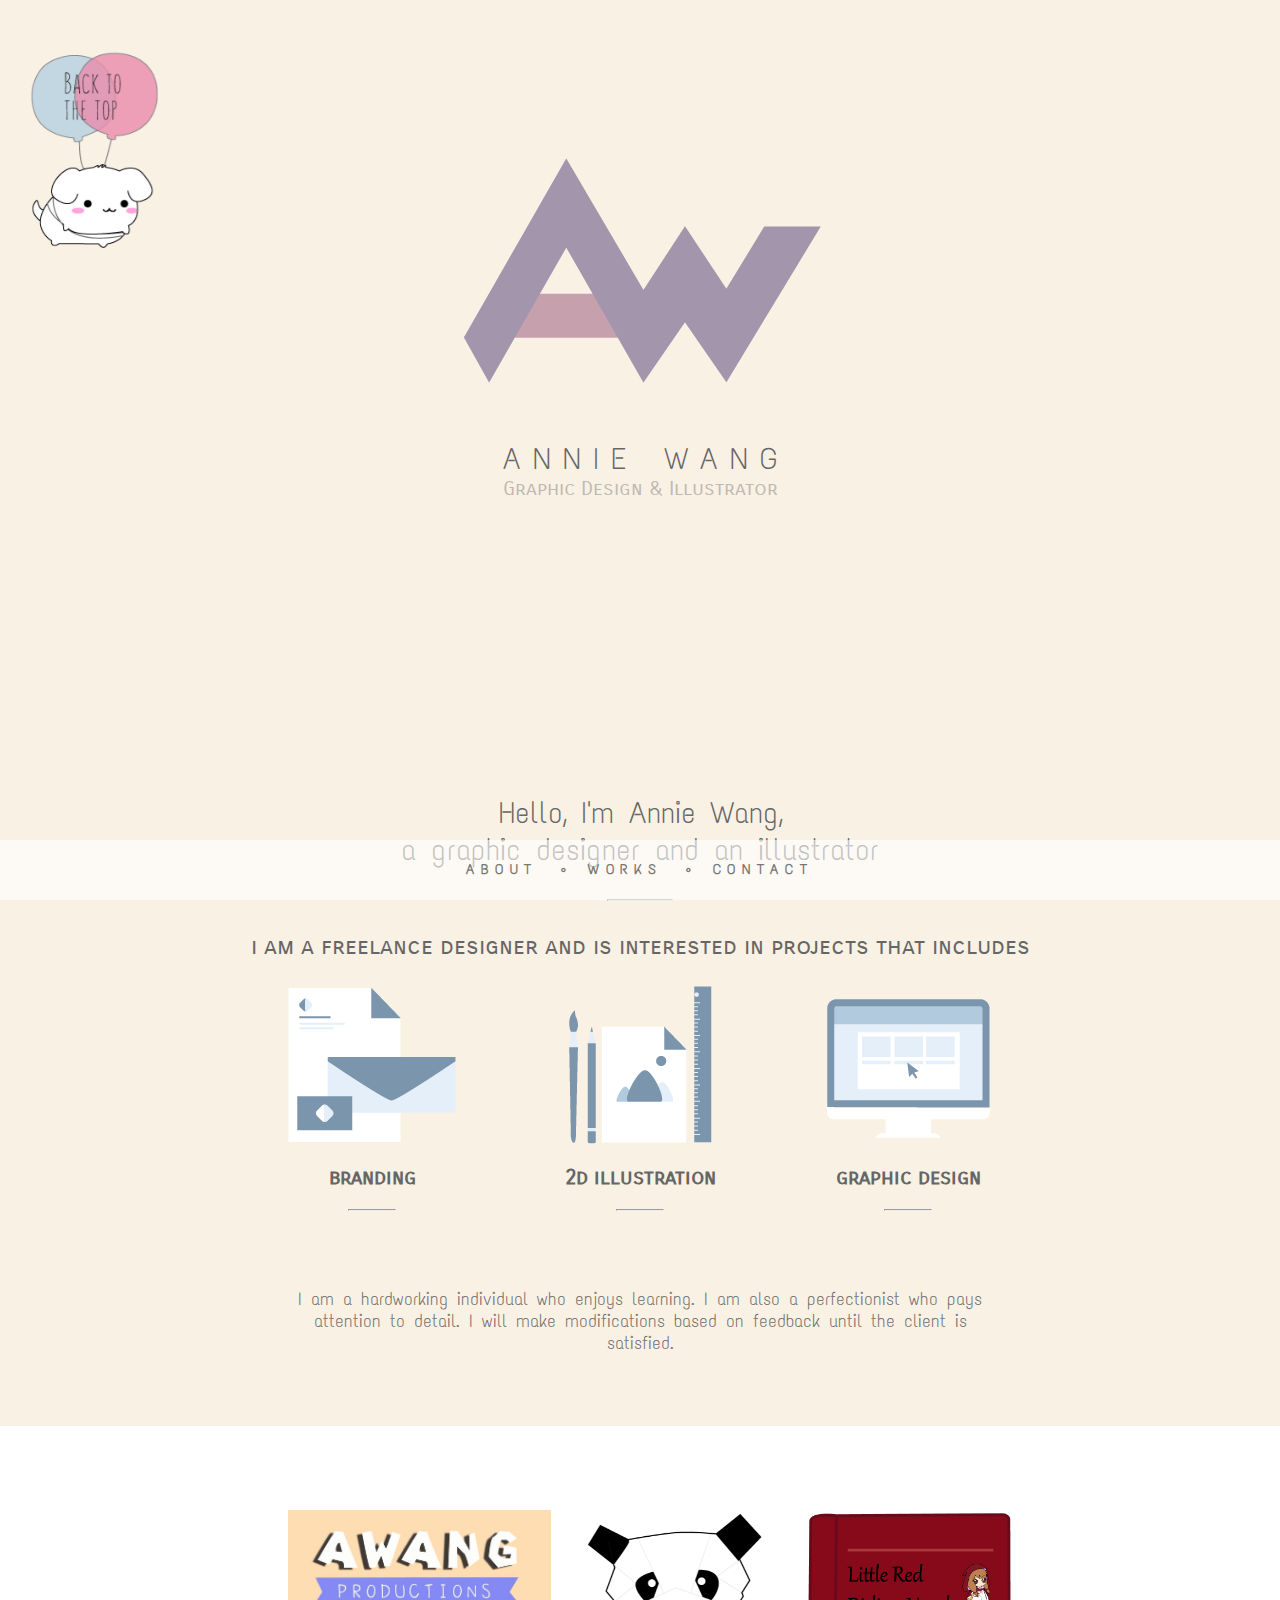
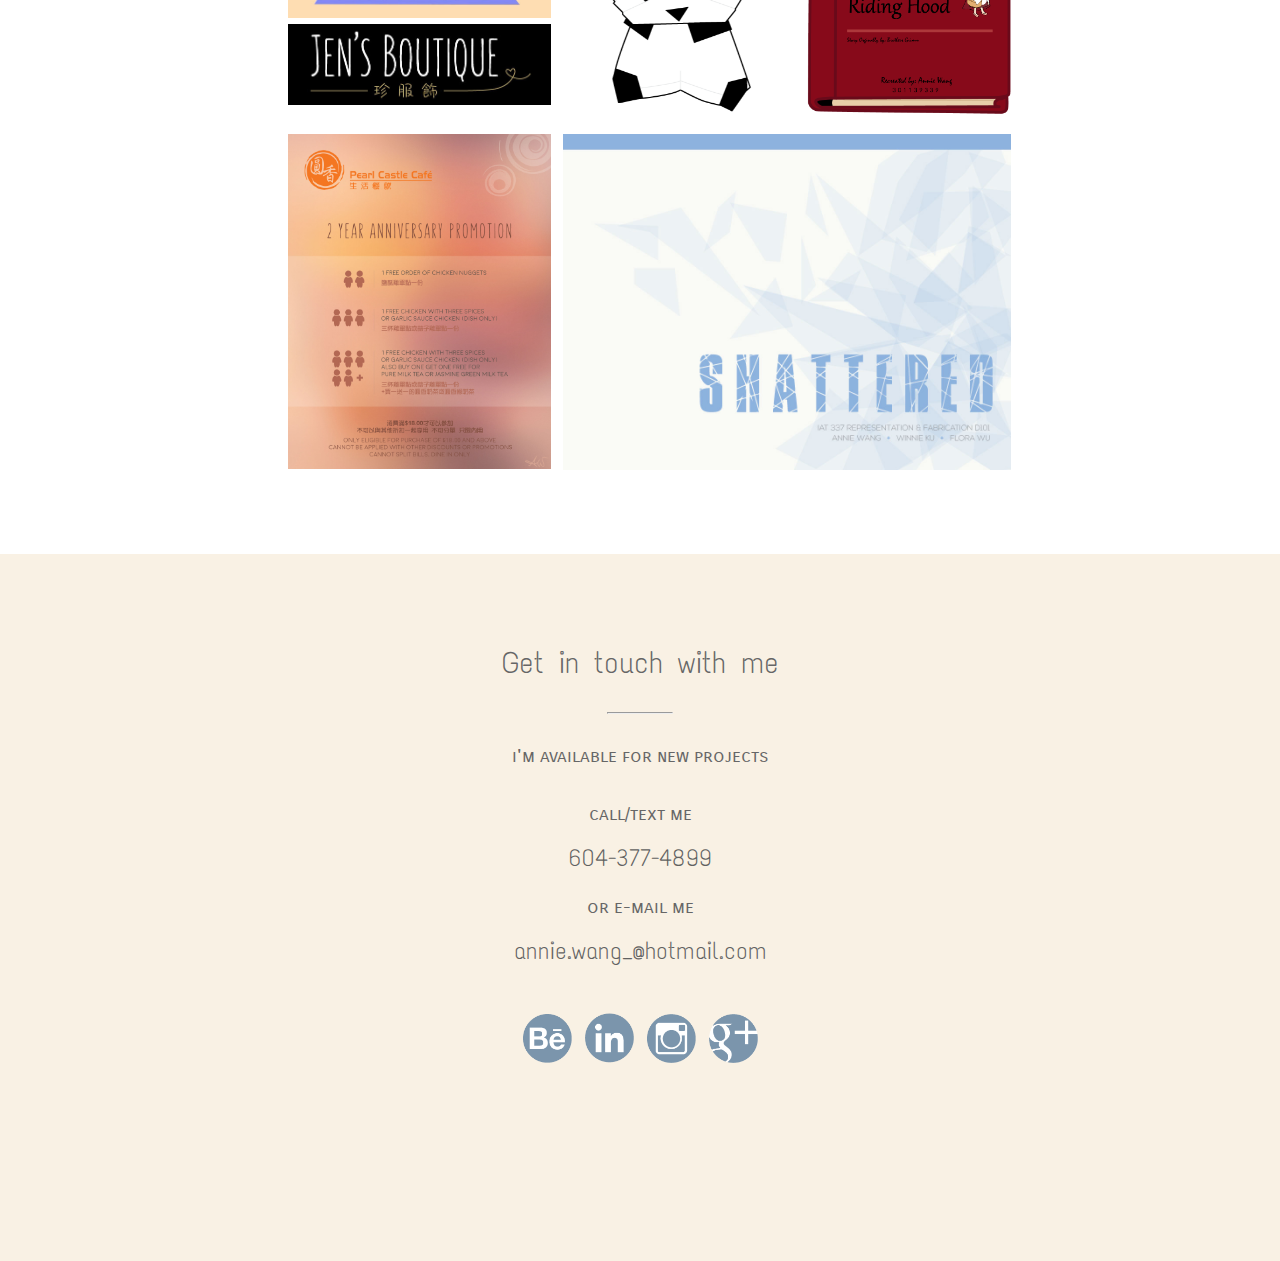
==== index.html @ 19ef2b3d "test" ====
<!DOCTYPE html>
<html>
    <head>
        <title>Annie Wang</title>
        <meta charset="UTF-8">
        <meta name="viewport" content="width=device-width, initial-scale=1.0">
        <link rel="icon" href="img/AWLogo1.png" type="image/x-icon">
        <link href='http://fonts.googleapis.com/css?family=Carrois+Gothic+SC|Text+Me+One' rel='stylesheet' type='text/css'>
        <link rel="stylesheet" type="text/css" href="css/scrollnavi.css">
        <link rel="stylesheet" type="text/css" href="css/animsition.css">
    </head>
    <body>
        <div id="nav">
            <div class="container">
            <ul>
                <li><a href="#about">about</a></li>
                <span class="dot"> • </span> 
                <li><a href="#works">works</a></li>
                <span class="dot"> • </span> 
                <li><a href="#contact">contact</a></li>
            </ul>
            </div>
        </div>
        <div id="backtotop">
        <a href="#home" style="opacity: 1;">
            <img class="backtotop" src="img/BacktoTop.png" alt="back to the top">
        </a>
        </div>

        <a href="#contact">
            <img id="HireMe" src="img/HireMe.png" onmouseover="this.src='img/HireMe2.png'" onmouseout="this.src='img/HireMe.png'" alt="Hire Me!">
        </a>

        <div id="home">
            <img class="logo" src="img/AWLogo.png" alt="AW">
            <h1>annie wang</h1>
            <h4>Graphic Design & Illustrator</h4>
        </div>
    
        <div id="about">
            <h1 class="aboutMe">
                Hello, I'm <strong>Annie Wang</strong>,
            <br>
                a graphic designer and an illustrator
            </h1>
            <hr width="5%">
            <p class="interest">
                i am a freelance designer and is interested in projects that includes
            </p>
            <div class="interestLogos">
                <img src="img/branding.png" alt="Branding">
            <div class="title">
                <h2>branding</h2>
                <hr width="20%">
            </div>
            </div>

            <div class="interestLogos">
                <img src="img/illustration.png" alt="2D Illustration">
            <div class="title">
                <h2>2d illustration</h2>
                <hr width="20%">
            </div>
            </div>

            <div class="interestLogos">
                <img src="img/graphics.png" alt="Graphic Design">
            <div class="title">
                <h2>graphic design</h2>
                <hr width="20%">
            </div>
            </div>

            <p class="details">
                I am a hardworking individual who enjoys learning. I am also a perfectionist who pays attention to detail. I will make modifications based on feedback until the client is satisfied.
            </p>
        </div>

        <div id="works">
            <div class="animsition">
            <div class="column1">
                <div class="sbox1">
                <a href="hungrypup.html" class="animsition-link">
                    <img src="img/pup.jpg" alt="Hungry Pup">
                    <span class="content"><span>
                        <h3>hungry pup</h3>
                        <p>illustration/film</p>
                    </span>
                    </span>
                </a>
                </div>

                <div class="sbox2">
                <a href="jensboutique.html" class="animsition-link">
                    <img src="img/JensBoutique.jpg" alt="Jen's Boutique" />
                    <span class="content"><span>
                        <h3>jen's boutique</h3>
                        <p>branding/web</p>
                    </span>
                    </span>
                </a>
                </div>
            </div>

            <div class="column2">
                <div class="bbox">
                <a href="origami.html" class="animsition-link">
                    <img class="origami" src="img/origami.png" alt="Origami" />
                    <span class="content"><span>
                        <h3>origami</h3>
                        <p>illustration</p>
                    </span>
                    </span>
                </a>
                </div>
            </div>

            <div class="column3">
                <div class="bbox">
                <a href="littlered.html" class="animsition-link">
                    <img class="lilred" src="img/lilred.png" alt="Little Red Riding Hood" />
                    <span class="content"><span>
                        <h3>little red riding hood</h3>
                        <p>illustration</p>
                    </span>
                    </span>
                </a>
                </div>
            </div>

            <div class="row1">
                <div class="bbox">
                <a href="pearlcastle.html" class="animsition-link">
                    <img class="PC" src="img/PC_Promotion.jpg" alt="Pearl Castle" />
                    <span class="content"><span>
                        <h3>pearl castle cafe</h3>
                        <p>branding</p>
                    </span>
                    </span>
                </a>
            </div>
            </div>

            <div class="row2">
                <div class="bbox">
                <a href="shattered.html" class="animsition-link">
                    <img class="shattered" src="img/Shattered.jpg" alt="Shattered" />
                    <span class="content"><span>
                        <h3>shattered</h3>
                        <p>graphic design</p>
                    </span>
                    </span>
                </a>
            </div>
            </div>
        </div>
            <!-- <section class="flexslider">
                <div class="preArrow">
                    <a class="previous disabled" href="#">
                        <img src="img/previous.png" alt="previous"/>
                    </a>
                    </div>
                <div class="nextArrow">
                    <a class="next" href="#">
                        <img src="img/next.png" alt="next"/>
                    </a>
                </div>

                <ul class="slides">
                <li>
                <div class="item">
                <div class="project">
                    <h2>little red riding hood</h2>
                    <hr width="5%">
                    <p> Little Red Riding Hood is an <strong>interactive narrative</strong> with four different endings. The illustrations were created in Adobe Illustrator.</p>
                </div>
                    <img src="img/lilred.png" alt="Little Red Riding Hood" />
                </div>
                </li>
                <li>
                <div class="item">
                <div class="project">
                    <h2>origami</h2>
                    <hr width="5%">
                    <p>There are four different oragamis to learn. I created the illustrations on Adobe Illustrator. It shows every step and some tips on to how to make the origami one chooses.</p>
                </div>
                    <img src="img/origami1.jpg" alt="Origami" />
                    <img src="img/origami2.jpg" alt="Origami" />
                    <img src="img/origami3.jpg" alt="Origami" />
                </div>
                </li>
                <li>
                <div class="item">
                <div class="project">
                    <h2>shattered</h2>
                    <hr width="5%">
                    <p>Shattered is a hanging sculpture that gives the perception of shattering glass when moving to discourage users from wasting energy in the building.</p>
                </div>
                    <img src="img/Shattered1.jpg" alt="Shattered" />
                    <img src="img/Shattered2.jpg" alt="Shattered" />
                </div>
                </li>
                <li>
                <div class="item">
                <div class="project">
                    <h2>pearl castle promo</h2>
                    <hr width="5%">
                    <p>I created a promotion poster for a restaurant called Pearl Castle celebrating their 2 year anniversary.</p>
                </div>
                    <img src="img/PC_Promotion.jpg" alt="Shattered" />
                </div>
                </li>
                </ul>
            </section>
        </div>
            <div class="top">
                <a href="#works">
                    <img src="img/top.png" alt="Top">
                </a>
            </div> -->

            <!-- <div class="item">
                <a href="http://www.sfu.ca/~yyw9/IAT334/Little%20Red%20Riding%20Hood/">
                <img src="img/lilred.png" width="290" height="300" alt="Little Red Riding Hood"></a>
            <div class="title">
                <h2>little red riding hood</h2>
                <hr width="20%">
                <p> Little Red Riding Hood is an <strong>interactive narrative</strong> with four different endings. The illustrations were created in Adobe Illustrator.</p>
            </div>

            </div>

            <div class="item">
                <a href="http://www.sfu.ca/~yyw9/IAT334/Origami/Home.html">
                <img src="img/origami.png" width="270" height="300" alt="Origami"></a>
            <div class="title">
                <h2>origami</h2>
                <hr width="20%">
                <p>There are four different oragamis to learn. I created the illustrations on Adobe Illustrator. It shows every step and some tips to how to make the origami one chooses.</p>
            </div>
            </div> -->

        </div>

        <div id="contact">
            <h1 class="aboutMe">
                Get in touch with me
            </h1>
            <hr width="5%">
            <p class="contactmsg">i'm available for new projects</p>
            <div class="telmail">
                <p class="contactmsg">
                    call/text me
                </p>
                <p>604-377-4899</p>
                <p class="contactmsg">
                    or e-mail me
                </p>
                <p>annie.wang_@hotmail.com</p>
             </div>
            <div class="socialmedia">
            <a href="https://www.behance.net/AnnieWang">
                <img src="img/behance.png" height="50" width="50" alt="Behance">
            </a>
            <a href="https://ca.linkedin.com/pub/annie-wang/b6/4a6/b60">
                <img src="img/linkedin.png" height="50" width="50" alt="Linkedin">
            </a>
            <a href="https://instagram.com/annie_ywang/">
                <img src="img/instagram.png" height="50" width="50" alt="Instagram">
            </a>
            <a href="#google+">
                <img src="img/google+.png" height="50" width="50" alt="Google+">
            </a>
        </div>
        </div>
        
        <script type="text/javascript" src="js/jquery.min.js"></script>
        <script src="js/scroll_navi.js" type="text/javascript"></script>
        <script type="text/javascript">
            $("#nav").scroll_navi();
            $("#backtotop").scroll_navi();
            $(window).scroll(function() {
                if ($(this).scrollTop()) {
                    $('#backtotop:hidden').stop(true, true).fadeIn();
                } else {
                    $('#backtotop').stop(true, true).fadeOut();
                }
            });
        </script>
        <script src="js/jquery.animsition.js"></script>
        <script type="text/javascript">
        $(document).ready(function() {
  
            $(".animsition").animsition({
  
            inClass               :   'fade-in-right',
            outClass              :   'fade-out-right',
            inDuration            :    1500,
            outDuration           :    800,
            linkElement           :   '.animsition-link',
            // e.g. linkElement   :   'a:not([target="_blank"]):not([href^=#])'
            loading               :    true,
            loadingParentElement  :   'body', //animsition wrapper element
            loadingClass          :   'animsition-loading',
            unSupportCss          : [ 'animation-duration',
                              '-webkit-animation-duration',
                              '-o-animation-duration'
                            ],
            //"unSupportCss" option allows you to disable the "animsition" in case the css property in the array is not supported by your browser.
            //The default setting is to disable the "animsition" in a browser that does not support "animation-duration".
    
            overlay               :   false,
    
            overlayClass          :   'animsition-overlay-slide',
            overlayParentElement  :   'body'
            });
        });
        </script>
    </body>
</html>
---- css/scrollnavi.css ----
*{ margin: 0;padding: 0;}
            
            body{
                //overflow: hidden;
                color:#fff;
                font-size: 24px;
                font-family: 'Text Me One', sans-serif;
                text-align: center;
            }
            
            #nav{ 
                width: 100%; 
                line-height:  60px; 
                height: 60px; 
                background-color: rgba(255,255,255,0.60);
                font-size: 14px; 
                font-weight: 700;
                color: #CCB3C0; 
                position: absolute; 
                text-align: center;
                z-index: 10;
/*                top:550px; 
                left: 0px;*/
            }

            a{ 
                color: #79766F; 
                text-decoration: none;
                text-transform: uppercase;
            }

            .dot {
                color: #79766F;
            }

            a:hover, a:focus {
                border-bottom: 1px solid #CCB3C0;
                padding-bottom: 3px;
            }

            ul{ 
                list-style: none;
            }

            li{ 
                padding-left: 1em;
                padding-right: 1em;
                display: inline-block;
                letter-spacing: .480em;
            }

            .container{
                margin: 0 auto; 
                width: 980px;
            }

            #backtotop, .backtotop {
                width: 10%;
                text-indent: -9999px;
                position: fixed;
                top: 50px;
                left: 30px;
                z-index: 20000;

                -webkit-animation-name: ballon-float;
                -webkit-animation-duration: 5s;
                -webkit-animation-iteration-count: infinite;
            }

            @-webkit-keyframes ballon-float {
                0% {
                    top: 7%;
                }
                20% {
                    top: 6%;
                }
                30% {
                    top: 5%;
                }
                40% {
                    top: 5%;
                }
                50% {
                    top: 6%;
                }
                60% {
                    top: 7%;
                }
                70% {
                    top: 6%;
                }
                80% {
                    top: 5%;
                }
                90% {
                    top: 5%;
                }
                100% {
                    top: 6%;
                }
            }

            #home{ 
/*                line-height: 700px; */
                background: #f9f1e4; 
                width: 100%; 
                float: left;  
                overflow: auto;
            }

            .logo {
                display: block;
                margin: 0 auto;
                margin-top: 135px;
            }
            h1 {
                font-family: 'Text Me One', sans-serif;
                margin-top: 20px;
                padding-left: 0.4em;
                font-size: 30px;
                font-weight: 300;
                letter-spacing: 0.4em;
                color: #666666;
                text-align: center;
                text-transform: uppercase;
            }

            h4 {
                font-family: 'Carrois Gothic SC', sans-serif;
                margin-bottom: 10.2em;
                font-size: 20px;
                font-weight: 500;
                color: #666666;
                opacity: 0.4;
                text-align: center;
            }

            #about{ 
/*                line-height: 700px; */
                background: #f9f1e4; 
                width: 100%; 
                float: left;  
                overflow: auto;
            }

            .aboutMe {
                margin-top: 3em;
                padding-left: 0;
                font-weight: 300;
                letter-spacing: 0;
                text-transform: none;
            }

            hr {
                margin-left: auto;
                margin-right: auto;
                margin-top: 1.3em;
                margin-bottom: 1.3em;
            }

            .title {
                width: 100%;
                float: left;
                padding: 1em 1em 0;
                color: #666666;
                font-size: 14px;
                margin-bottom: 1em;
                letter-spacing: 0;
                -webkit-box-sizing: border-box;
                box-sizing: border-box;
            }

            .title h2 {
                font-family: 'Carrois Gothic SC', sans-serif;

            }

            .title hr {
                margin-left: auto;
                margin-right: auto;
                margin-top: 1.3em;
                margin-bottom: 1.3em;
            }

            .interest {
                font-family: 'Carrois Gothic SC', sans-serif;
                width: 100%;
                margin-top: 1em;
                color: #666666;
                margin-left: auto;
                margin-right: auto;
            }

            .interestLogos {
                width: 20%;
                position: relative;
                display: inline-block;
                margin-top: 1em;
            }

            .details {
                margin-top: 2.5em;
                margin-bottom: 4em;
                color: #666666;
                font-size: 18px;
                width: 55%;
                margin-left: auto;
                margin-right: auto;
            }

            #works{ 
/*                line-height: 700px; */
                background: #FFFFFF; 
                width: 100%; 
                float: left;  
                overflow: auto;
            }

            .animsition {
                margin-left: 7em;
                margin-top: 3em;
                margin-bottom: 3em;
            }

            .animsition-link a:hover {
                border-bottom: none;
            }

            .column1 {
                width: 29.4%;
                display: block;
                float: left;
                margin: 0.5em;
            }

            .sbox1, .sbox2 {;
                overflow: hidden;
                position: relative;
                float: left;
                display: inline-block;
            }

            .sbox1 img, .sbox2 img {
                width: 100%;
                position: relative;
            }

            .column2 {
                width: 23%;
                display: inline-block;
                float: left;
                margin: 0.5em;
            }

            .column3 {
                width: 23%;
                display: inline-block;
                float:left;
                margin: 0.5em;
            }

            .bbox {
                overflow: hidden;
                float: left;
                position: relative;
                height: auto;
            }

            .row1 {
                width: 29.4%;
                display: block;
                float: left;
                margin-left: 0.5em;
            }

            .row2 {
                width: 50%;
                display: block;
                float: left;
                margin-left: 0.5em;
            }

            .lilred {
                width: 100%;
                position: relative;
            }

            .origami {
                width: 100%;
                position: relative;
            }

            span.content {
                background: #B6A2C6;
                display: table;
                color: white;
                height: 215px;
                left: 0;
                position: absolute;
                top: 0;
                width: 100%;
                z-index: 100;
                opacity: 0;
                -webkit-transition: opacity 500ms;
                -moz-transition: opacity 500ms;
                -o-transition: opacity 500ms;
                transition: opacity 500ms;
            }

            .sbox1 span.content {
                height: 115px;
            }

            .sbox2 span.content {
                background: #A6E8FA;
                height: 85px;
            }

            .row1 span.content {
                background: #A6E8FA;
                height: 355px;
            }

            .row2 span.content {
                background: #A2C6C4;
                height: 355px;
            }

            span.content h3 {
                font-family: 'Carrois Gothic SC', sans-serif;
                font-weight: 600;
            }

            span.content p {
                font-family: 'Text Me One', sans-serif;
                font-size: 18px;
                text-transform: none;
            }

            span.content span {
                display: table-cell;
                text-align: center;
                vertical-align: middle;
            }

            .column1 .sbox1:hover span.content,
            .column1 .sbox2:hover span.content,
            .column2 .bbox:hover span.content,
            .column3 .bbox:hover span.content,
            .row1 .bbox:hover span.content,
            .row2 .bbox:hover span.content {
                opacity: 1;
            }

            .shattered {
                width: 100%;
                position: relative;
            }

            .PC {
                width: 100%;
                position: relative;
            }

            /*.top a {
                border-bottom: none;
            }

            .top a:hover {
                opacity: 0.7;
            }

            .top img {
                margin-bottom: 2em;
            }*/

/*            .item a:hover {
                display: block;
                border-bottom: none;
                padding-bottom: 0;
            }
*/
            #contact{ 
/*                line-height: 700px;*/ 
                background: #f9f1e4; 
                width: 100%; 
                float: left;  
                overflow: auto;
            }

            .contactmsg{
                color: #666666;
                font-size: 18px;
                font-family: 'Carrois Gothic SC', sans-serif;
            }

            .telmail {
                margin-top: 1.5em;
                color: #616161;
            }

            .telmail p{
                margin-top: 0.5em;
                font-weight: 300;
                margin-bottom: 1em;
            }

            .socialmedia {
                margin-top: 2em;
                margin-bottom: 8em;
            }

            .socialmedia a {
                border-bottom: none;
            }

            .socialmedia a:hover {
                opacity: 0.7;
            }

            #HireMe {
                z-index: 1;
                position: absolute;
                margin-top: 109em;
                margin-left: 20em;
            }


@media only screen 
and (max-width : 979px) {
.container{
    margin: 0 auto;
    width: 100%;
    float:left;
}
}
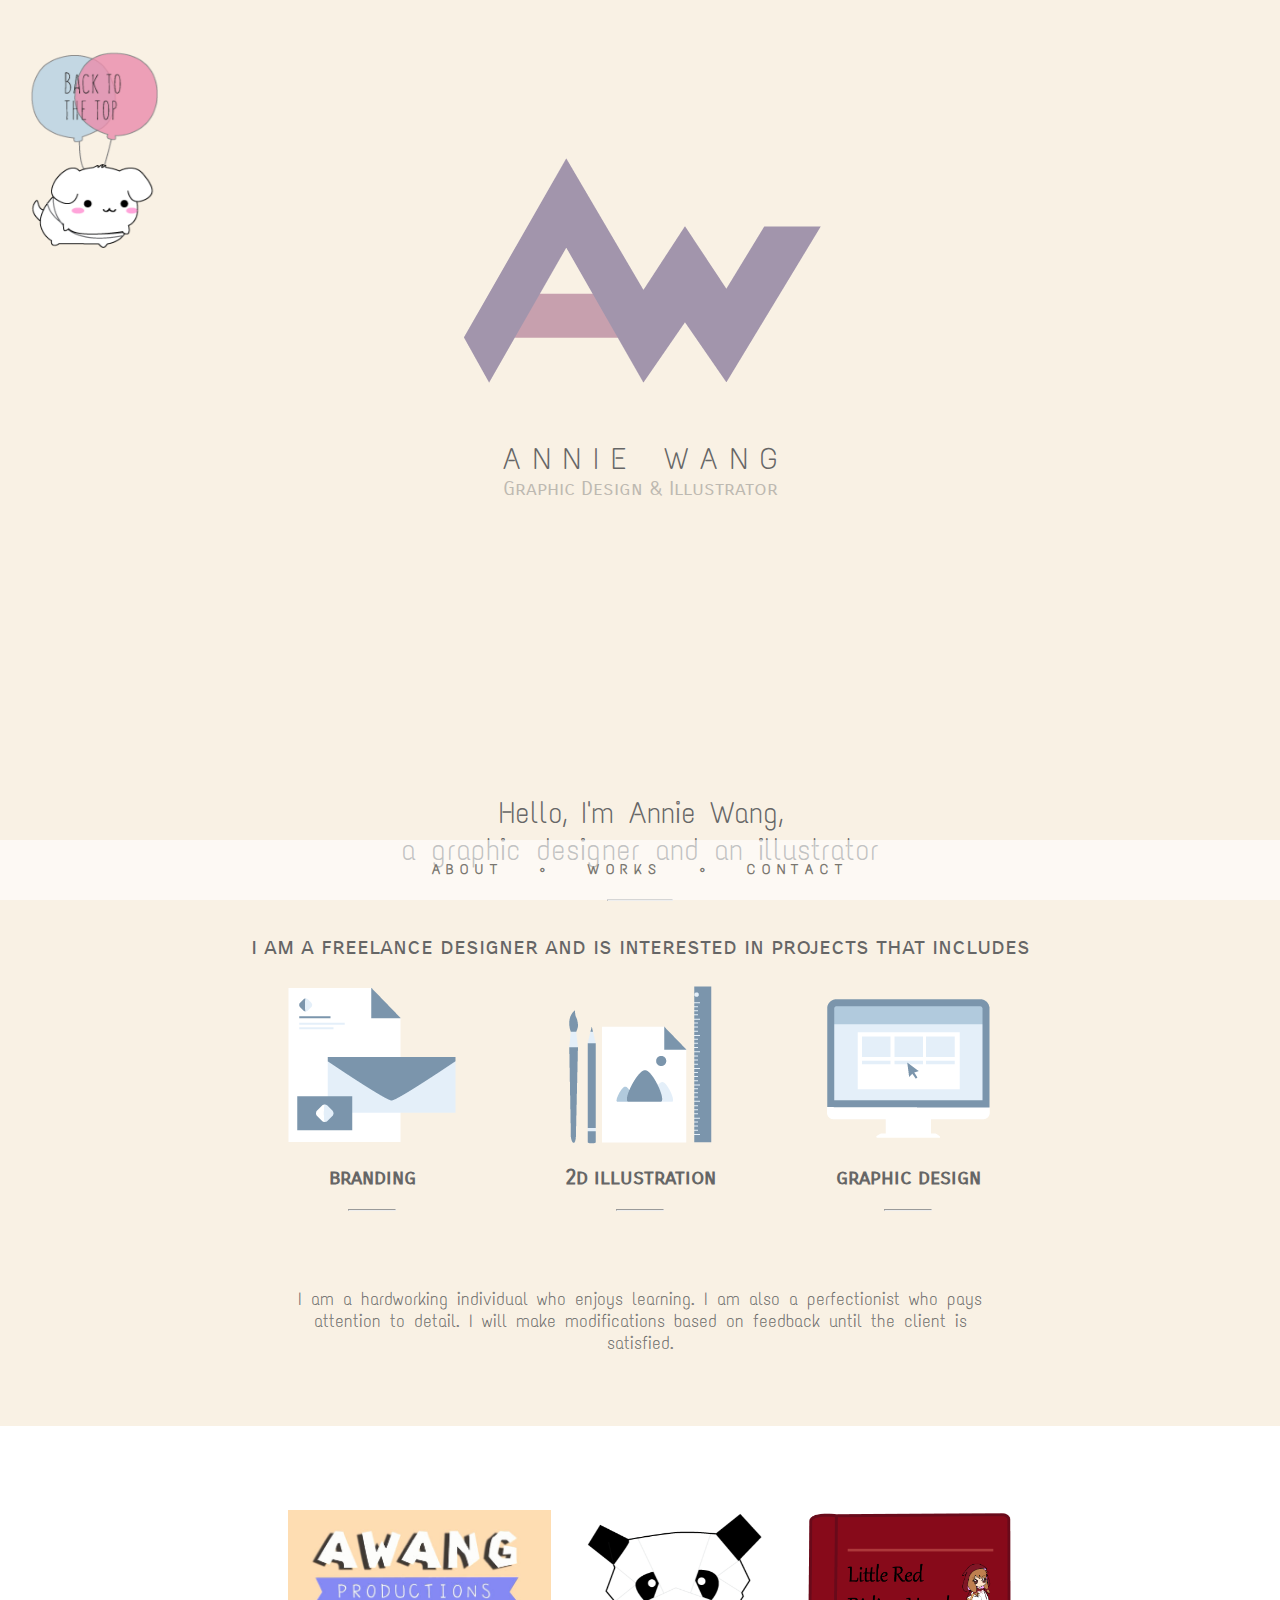
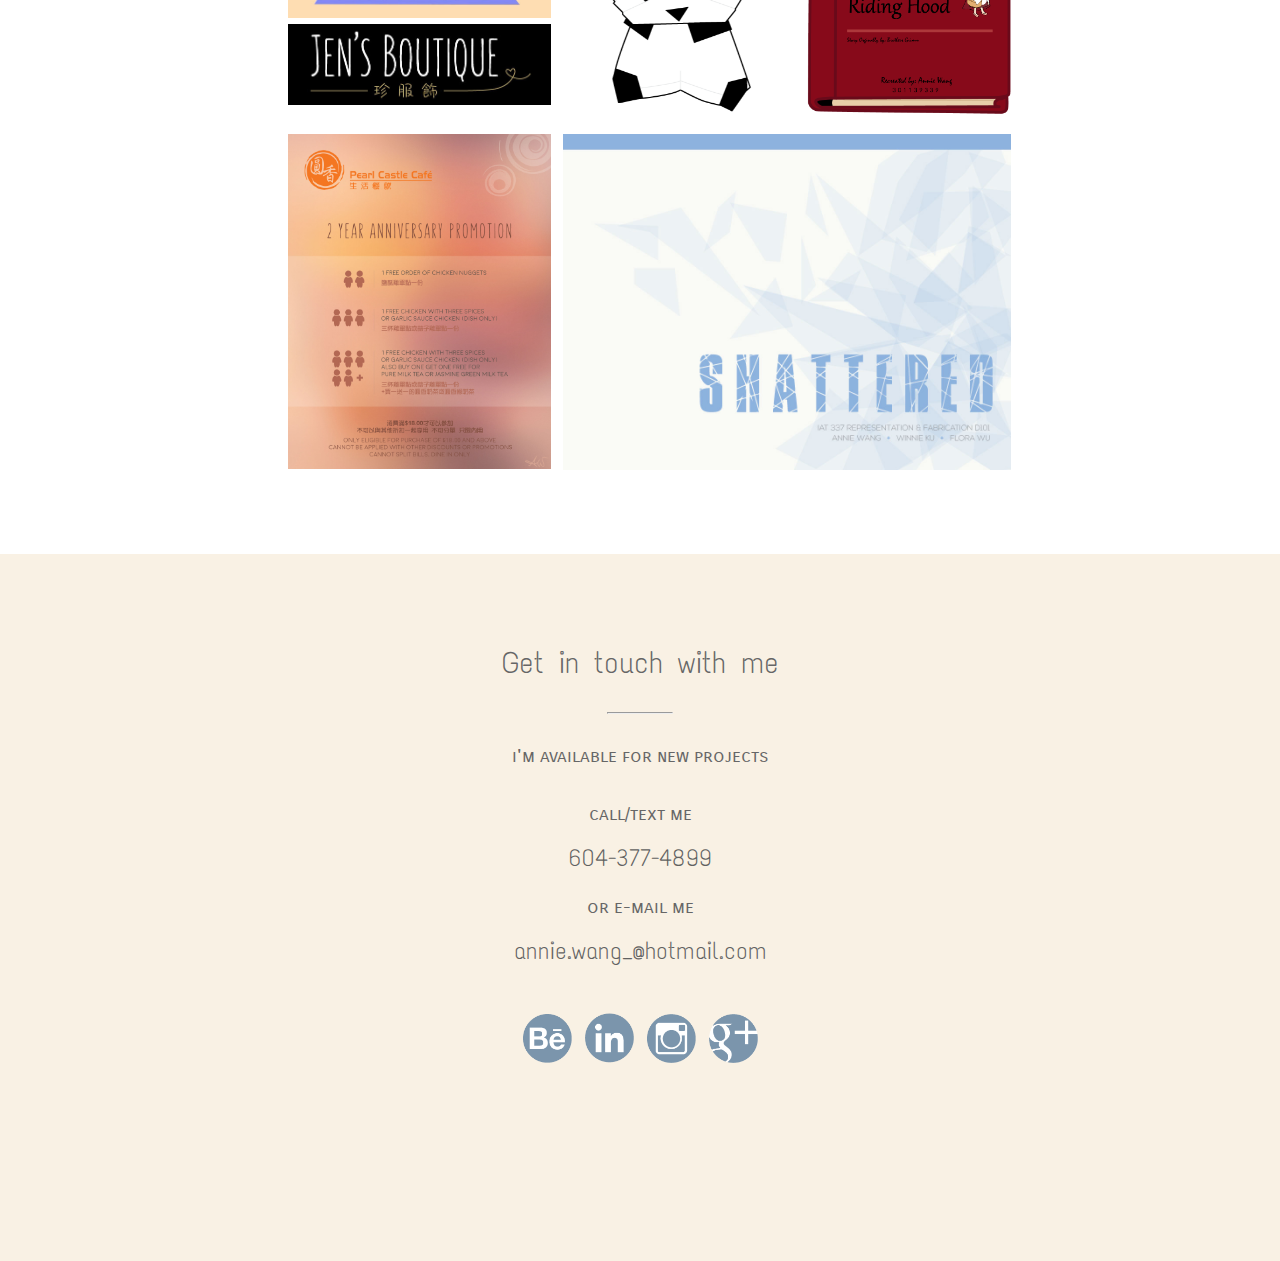
==== commit fbe95551: "validated" ====
--- a/index.html
+++ b/index.html
@@ -14,9 +14,9 @@
             <div class="container">
             <ul>
                 <li><a href="#about">about</a></li>
-                <span class="dot"> • </span> 
+                <li class="dot"> • </li> 
                 <li><a href="#works">works</a></li>
-                <span class="dot"> • </span> 
+                <li class="dot"> • </li> 
                 <li><a href="#contact">contact</a></li>
             </ul>
             </div>
@@ -43,7 +43,7 @@
             <br>
                 a graphic designer and an illustrator
             </h1>
-            <hr width="5%">
+            <hr>
             <p class="interest">
                 i am a freelance designer and is interested in projects that includes
             </p>
@@ -51,7 +51,7 @@
                 <img src="img/branding.png" alt="Branding">
             <div class="title">
                 <h2>branding</h2>
-                <hr width="20%">
+                <hr class="icons">
             </div>
             </div>
 
@@ -59,7 +59,7 @@
                 <img src="img/illustration.png" alt="2D Illustration">
             <div class="title">
                 <h2>2d illustration</h2>
-                <hr width="20%">
+                <hr class="icons">
             </div>
             </div>
 
@@ -67,7 +67,7 @@
                 <img src="img/graphics.png" alt="Graphic Design">
             <div class="title">
                 <h2>graphic design</h2>
-                <hr width="20%">
+                <hr class="icons">
             </div>
             </div>
 
@@ -82,22 +82,22 @@
                 <div class="sbox1">
                 <a href="hungrypup.html" class="animsition-link">
                     <img src="img/pup.jpg" alt="Hungry Pup">
-                    <span class="content"><span>
+                    <div class="content"><div>
                         <h3>hungry pup</h3>
                         <p>illustration/film</p>
-                    </span>
-                    </span>
+                    </div>
+                    </div>
                 </a>
                 </div>
 
                 <div class="sbox2">
                 <a href="jensboutique.html" class="animsition-link">
                     <img src="img/JensBoutique.jpg" alt="Jen's Boutique" />
-                    <span class="content"><span>
+                    <div class="content"><div>
                         <h3>jen's boutique</h3>
                         <p>branding/web</p>
-                    </span>
-                    </span>
+                    </div>
+                    </div>
                 </a>
                 </div>
             </div>
@@ -106,11 +106,11 @@
                 <div class="bbox">
                 <a href="origami.html" class="animsition-link">
                     <img class="origami" src="img/origami.png" alt="Origami" />
-                    <span class="content"><span>
+                    <div class="content"><div>
                         <h3>origami</h3>
                         <p>illustration</p>
-                    </span>
-                    </span>
+                    </div>
+                    </div>
                 </a>
                 </div>
             </div>
@@ -119,11 +119,11 @@
                 <div class="bbox">
                 <a href="littlered.html" class="animsition-link">
                     <img class="lilred" src="img/lilred.png" alt="Little Red Riding Hood" />
-                    <span class="content"><span>
+                    <div class="content"><div>
                         <h3>little red riding hood</h3>
                         <p>illustration</p>
-                    </span>
-                    </span>
+                    </div>
+                    </div>
                 </a>
                 </div>
             </div>
@@ -132,11 +132,11 @@
                 <div class="bbox">
                 <a href="pearlcastle.html" class="animsition-link">
                     <img class="PC" src="img/PC_Promotion.jpg" alt="Pearl Castle" />
-                    <span class="content"><span>
+                    <div class="content"><div>
                         <h3>pearl castle cafe</h3>
                         <p>branding</p>
-                    </span>
-                    </span>
+                    </div>
+                    </div>
                 </a>
             </div>
             </div>
@@ -145,11 +145,11 @@
                 <div class="bbox">
                 <a href="shattered.html" class="animsition-link">
                     <img class="shattered" src="img/Shattered.jpg" alt="Shattered" />
-                    <span class="content"><span>
+                    <div class="content"><div>
                         <h3>shattered</h3>
                         <p>graphic design</p>
-                    </span>
-                    </span>
+                    </div>
+                    </div>
                 </a>
             </div>
             </div>
@@ -246,7 +246,7 @@
             <h1 class="aboutMe">
                 Get in touch with me
             </h1>
-            <hr width="5%">
+            <hr>
             <p class="contactmsg">i'm available for new projects</p>
             <div class="telmail">
                 <p class="contactmsg">
--- a/css/scrollnavi.css
+++ b/css/scrollnavi.css
@@ -31,6 +31,7 @@
 
             .dot {
                 color: #79766F;
+                display: inline-block;
             }
 
             a:hover, a:focus {
@@ -152,6 +153,15 @@
             }
 
             hr {
+                width: 5%;
+                margin-left: auto;
+                margin-right: auto;
+                margin-top: 1.3em;
+                margin-bottom: 1.3em;
+            }
+
+            .icons {
+                width: 20%;
                 margin-left: auto;
                 margin-right: auto;
                 margin-top: 1.3em;
@@ -290,7 +300,7 @@
                 position: relative;
             }
 
-            span.content {
+            .content {
                 background: #B6A2C6;
                 display: table;
                 color: white;
@@ -307,48 +317,48 @@
                 transition: opacity 500ms;
             }
 
-            .sbox1 span.content {
+            .sbox1 .content {
                 height: 115px;
             }
 
-            .sbox2 span.content {
+            .sbox2 .content {
                 background: #A6E8FA;
                 height: 85px;
             }
 
-            .row1 span.content {
+            .row1 .content {
                 background: #A6E8FA;
                 height: 355px;
             }
 
-            .row2 span.content {
+            .row2 .content {
                 background: #A2C6C4;
                 height: 355px;
             }
 
-            span.content h3 {
+            .content h3 {
                 font-family: 'Carrois Gothic SC', sans-serif;
                 font-weight: 600;
             }
 
-            span.content p {
+            .content p {
                 font-family: 'Text Me One', sans-serif;
                 font-size: 18px;
                 text-transform: none;
             }
 
-            span.content span {
+            .content div {
                 display: table-cell;
                 text-align: center;
                 vertical-align: middle;
             }
 
-            .column1 .sbox1:hover span.content,
-            .column1 .sbox2:hover span.content,
-            .column2 .bbox:hover span.content,
-            .column3 .bbox:hover span.content,
-            .row1 .bbox:hover span.content,
-            .row2 .bbox:hover span.content {
+            .column1 .sbox1:hover .content,
+            .column1 .sbox2:hover .content,
+            .column2 .bbox:hover .content,
+            .column3 .bbox:hover .content,
+            .row1 .bbox:hover .content,
+            .row2 .bbox:hover .content {
                 opacity: 1;
             }
 
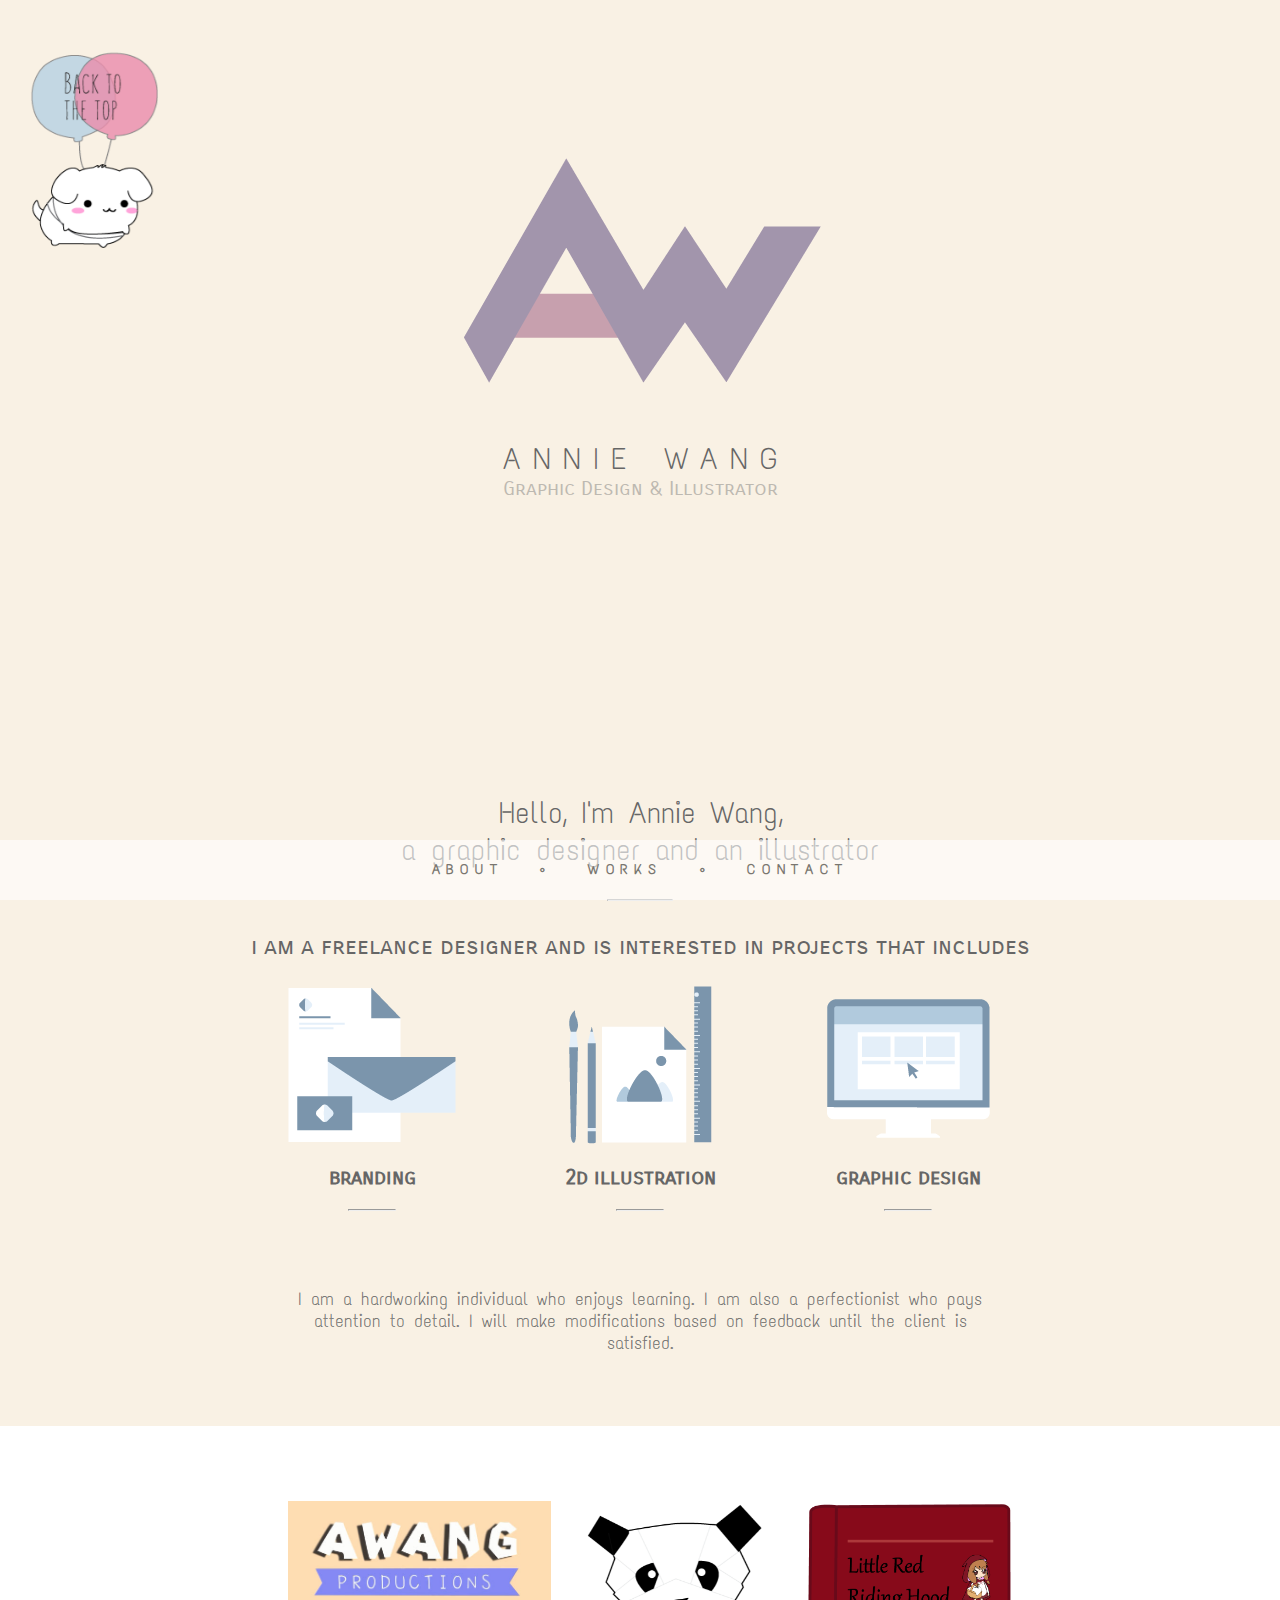
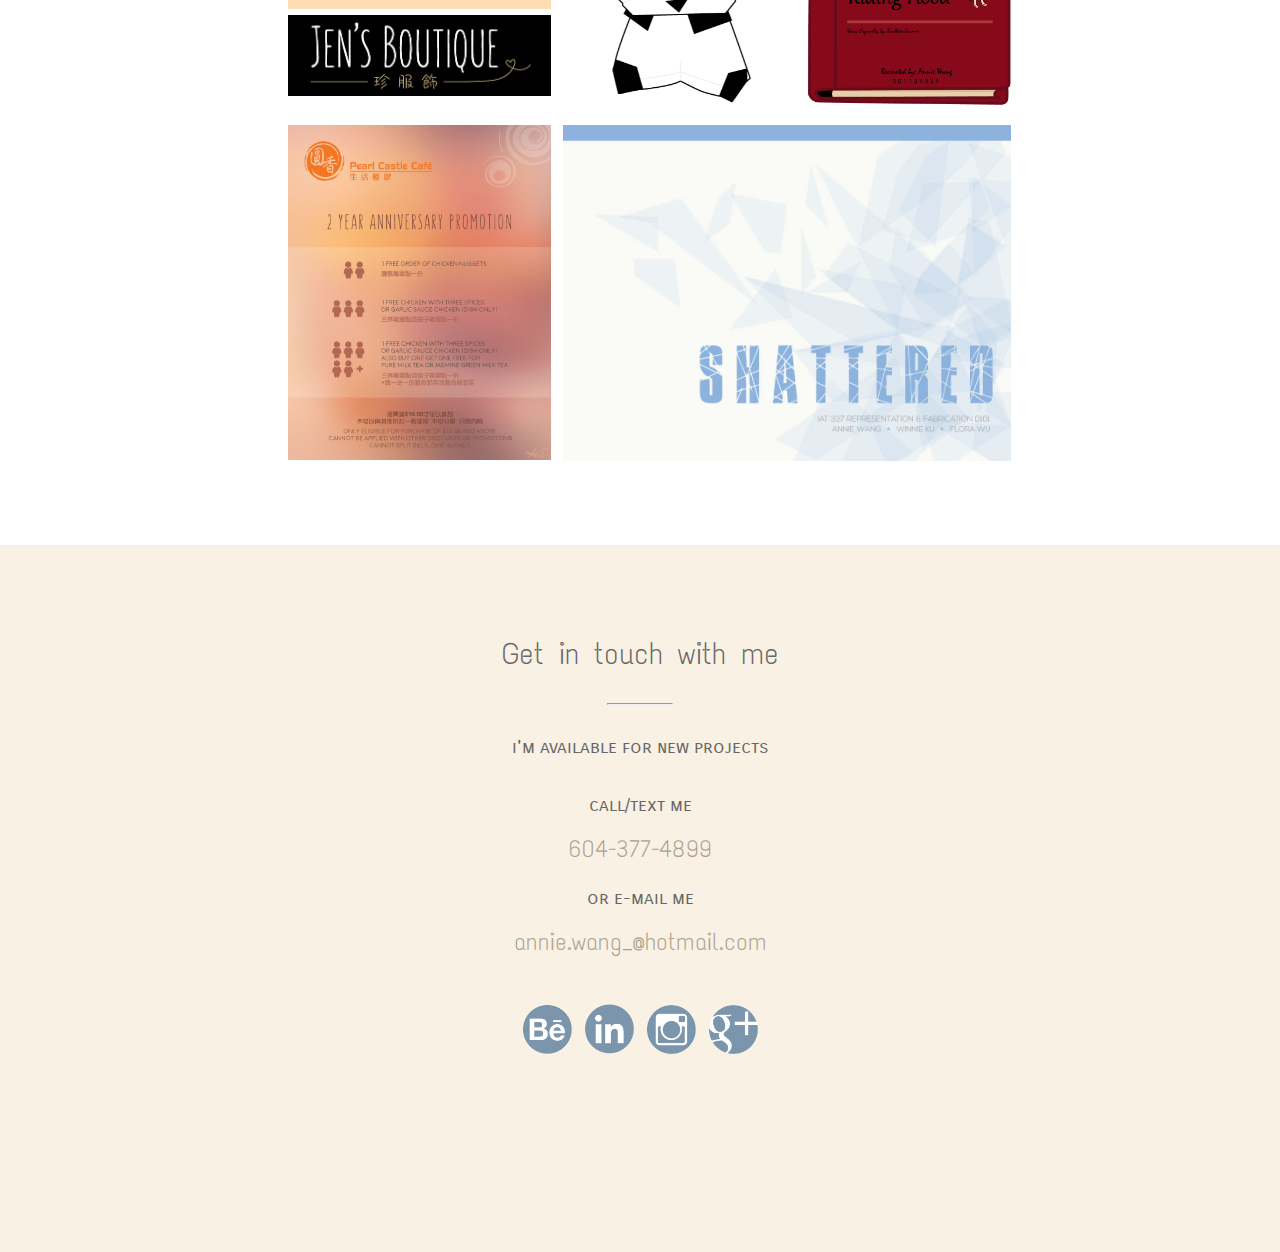
==== commit 0ad9c00c: "mobile (nav not done)" ====
--- a/index.html
+++ b/index.html
@@ -77,6 +77,10 @@
         </div>
 
         <div id="works">
+            <h2 class="portfolio">
+                portfolio
+            <hr>
+            </h2>
             <div class="animsition">
             <div class="column1">
                 <div class="sbox1">
@@ -154,92 +158,6 @@
             </div>
             </div>
         </div>
-            <!-- <section class="flexslider">
-                <div class="preArrow">
-                    <a class="previous disabled" href="#">
-                        <img src="img/previous.png" alt="previous"/>
-                    </a>
-                    </div>
-                <div class="nextArrow">
-                    <a class="next" href="#">
-                        <img src="img/next.png" alt="next"/>
-                    </a>
-                </div>
-
-                <ul class="slides">
-                <li>
-                <div class="item">
-                <div class="project">
-                    <h2>little red riding hood</h2>
-                    <hr width="5%">
-                    <p> Little Red Riding Hood is an <strong>interactive narrative</strong> with four different endings. The illustrations were created in Adobe Illustrator.</p>
-                </div>
-                    <img src="img/lilred.png" alt="Little Red Riding Hood" />
-                </div>
-                </li>
-                <li>
-                <div class="item">
-                <div class="project">
-                    <h2>origami</h2>
-                    <hr width="5%">
-                    <p>There are four different oragamis to learn. I created the illustrations on Adobe Illustrator. It shows every step and some tips on to how to make the origami one chooses.</p>
-                </div>
-                    <img src="img/origami1.jpg" alt="Origami" />
-                    <img src="img/origami2.jpg" alt="Origami" />
-                    <img src="img/origami3.jpg" alt="Origami" />
-                </div>
-                </li>
-                <li>
-                <div class="item">
-                <div class="project">
-                    <h2>shattered</h2>
-                    <hr width="5%">
-                    <p>Shattered is a hanging sculpture that gives the perception of shattering glass when moving to discourage users from wasting energy in the building.</p>
-                </div>
-                    <img src="img/Shattered1.jpg" alt="Shattered" />
-                    <img src="img/Shattered2.jpg" alt="Shattered" />
-                </div>
-                </li>
-                <li>
-                <div class="item">
-                <div class="project">
-                    <h2>pearl castle promo</h2>
-                    <hr width="5%">
-                    <p>I created a promotion poster for a restaurant called Pearl Castle celebrating their 2 year anniversary.</p>
-                </div>
-                    <img src="img/PC_Promotion.jpg" alt="Shattered" />
-                </div>
-                </li>
-                </ul>
-            </section>
-        </div>
-            <div class="top">
-                <a href="#works">
-                    <img src="img/top.png" alt="Top">
-                </a>
-            </div> -->
-
-            <!-- <div class="item">
-                <a href="http://www.sfu.ca/~yyw9/IAT334/Little%20Red%20Riding%20Hood/">
-                <img src="img/lilred.png" width="290" height="300" alt="Little Red Riding Hood"></a>
-            <div class="title">
-                <h2>little red riding hood</h2>
-                <hr width="20%">
-                <p> Little Red Riding Hood is an <strong>interactive narrative</strong> with four different endings. The illustrations were created in Adobe Illustrator.</p>
-            </div>
-
-            </div>
-
-            <div class="item">
-                <a href="http://www.sfu.ca/~yyw9/IAT334/Origami/Home.html">
-                <img src="img/origami.png" width="270" height="300" alt="Origami"></a>
-            <div class="title">
-                <h2>origami</h2>
-                <hr width="20%">
-                <p>There are four different oragamis to learn. I created the illustrations on Adobe Illustrator. It shows every step and some tips to how to make the origami one chooses.</p>
-            </div>
-            </div> -->
-
         </div>
 
         <div id="contact">
--- a/css/scrollnavi.css
+++ b/css/scrollnavi.css
@@ -18,7 +18,7 @@
                 color: #CCB3C0; 
                 position: absolute; 
                 text-align: center;
-                z-index: 10;
+                z-index: 10000;
 /*                top:550px; 
                 left: 0px;*/
             }
@@ -185,13 +185,6 @@
 
             }
 
-            .title hr {
-                margin-left: auto;
-                margin-right: auto;
-                margin-top: 1.3em;
-                margin-bottom: 1.3em;
-            }
-
             .interest {
                 font-family: 'Carrois Gothic SC', sans-serif;
                 width: 100%;
@@ -226,9 +219,25 @@
                 overflow: auto;
             }
 
+            .portfolio {
+                font-family: 'Carrois Gothic SC', sans-serif;
+                font-size: 21px;
+                font-weight: 600;
+                letter-spacing: 0.1em;
+                color: #666666;
+                margin-top: 0;
+                visibility: hidden;
+            }
+
+            .portfolio hr {
+                margin: 0;
+                width: 10%;
+                visibility: hidden;
+            }
+
             .animsition {
                 margin-left: 7em;
-                margin-top: 3em;
+                margin-top: 1.5em;
                 margin-bottom: 3em;
             }
 
@@ -372,24 +381,6 @@
                 position: relative;
             }
 
-            /*.top a {
-                border-bottom: none;
-            }
-
-            .top a:hover {
-                opacity: 0.7;
-            }
-
-            .top img {
-                margin-bottom: 2em;
-            }*/
-
-/*            .item a:hover {
-                display: block;
-                border-bottom: none;
-                padding-bottom: 0;
-            }
-*/
             #contact{ 
 /*                line-height: 700px;*/ 
                 background: #f9f1e4; 
@@ -406,7 +397,7 @@
 
             .telmail {
                 margin-top: 1.5em;
-                color: #616161;
+                color: #ACA08D;
             }
 
             .telmail p{
@@ -435,12 +426,139 @@
                 margin-left: 20em;
             }
 
-
-@media only screen 
+@media (max-width: 40em) {
+
+            .logo {
+                width: 50%;
+            }
+
+            .aboutMe {
+                width: 95%;
+                font-size: 21px;
+            }
+
+            hr {
+                width: 20%;
+            }
+
+            .interest {
+                width: 85%;
+                font-size: 21px;
+            }
+
+            .interestLogos {
+                width: 100%;
+            }
+
+            .details {
+                margin-top: 0.5em;
+                margin-bottom: 2em;
+                width: 85%;
+            }
+
+            .portfolio {
+                visibility: visible;
+                margin-top: 2em;
+            }
+
+            .portfolio hr {
+                visibility: visible;
+                margin: 0.5em auto;
+            }
+
+            .animsition {
+                margin-left: 0;
+                margin-top: 0;
+            }
+
+            .column1 {
+                width: 95%;
+                margin-left: auto;
+                margin-right: auto;
+            }
+
+            .column2 {
+                width: 40.8%;
+            }
+
+            .column3 {
+                width: 40.8%;
+            }
+
+            .row1 {
+                width: 95%;
+            }
+
+            .row2 {
+                width: 95%;
+            }
+
+            .content {
+                height: 45px;
+                top: 2.5em;
+                opacity: 0.7;
+            }
+
+            .sbox1 .content {
+                top: 2.5em;
+                height: 35px;
+            }
+
+            .sbox2 .content {
+                top: 1.5em;
+                height: 35px;
+            }
+
+            .row1 .content {
+                top: 11em;
+                height: 45px;
+            }
+
+            .row2 .content {
+                top: 6em;
+                height: 40px;
+            }
+
+            .content h3 {
+                font-size: 12px;
+            }
+
+            .content p {
+                font-size: 9px;
+
+            }
+
+            .column1 .sbox1:hover .content,
+            .column1 .sbox2:hover .content,
+            .column2 .bbox:hover .content,
+            .column3 .bbox:hover .content,
+            .row1 .bbox:hover .content,
+            .row2 .bbox:hover .content {
+                opacity: 0;
+            }
+
+            .contactmsg{
+                font-size: 21px;
+            }
+
+            .socialmedia {
+                margin-bottom: 10em;
+            }
+
+            #HireMe {
+                width: 35%;
+                margin-top: 141.3em;
+                margin-left: 5em;
+                display: block;
+            }
+
+}
+
+/*@media only screen  
 and (max-width : 979px) {
 .container{
     margin: 0 auto;
     width: 100%;
     float:left;
 }
-}
+}*/
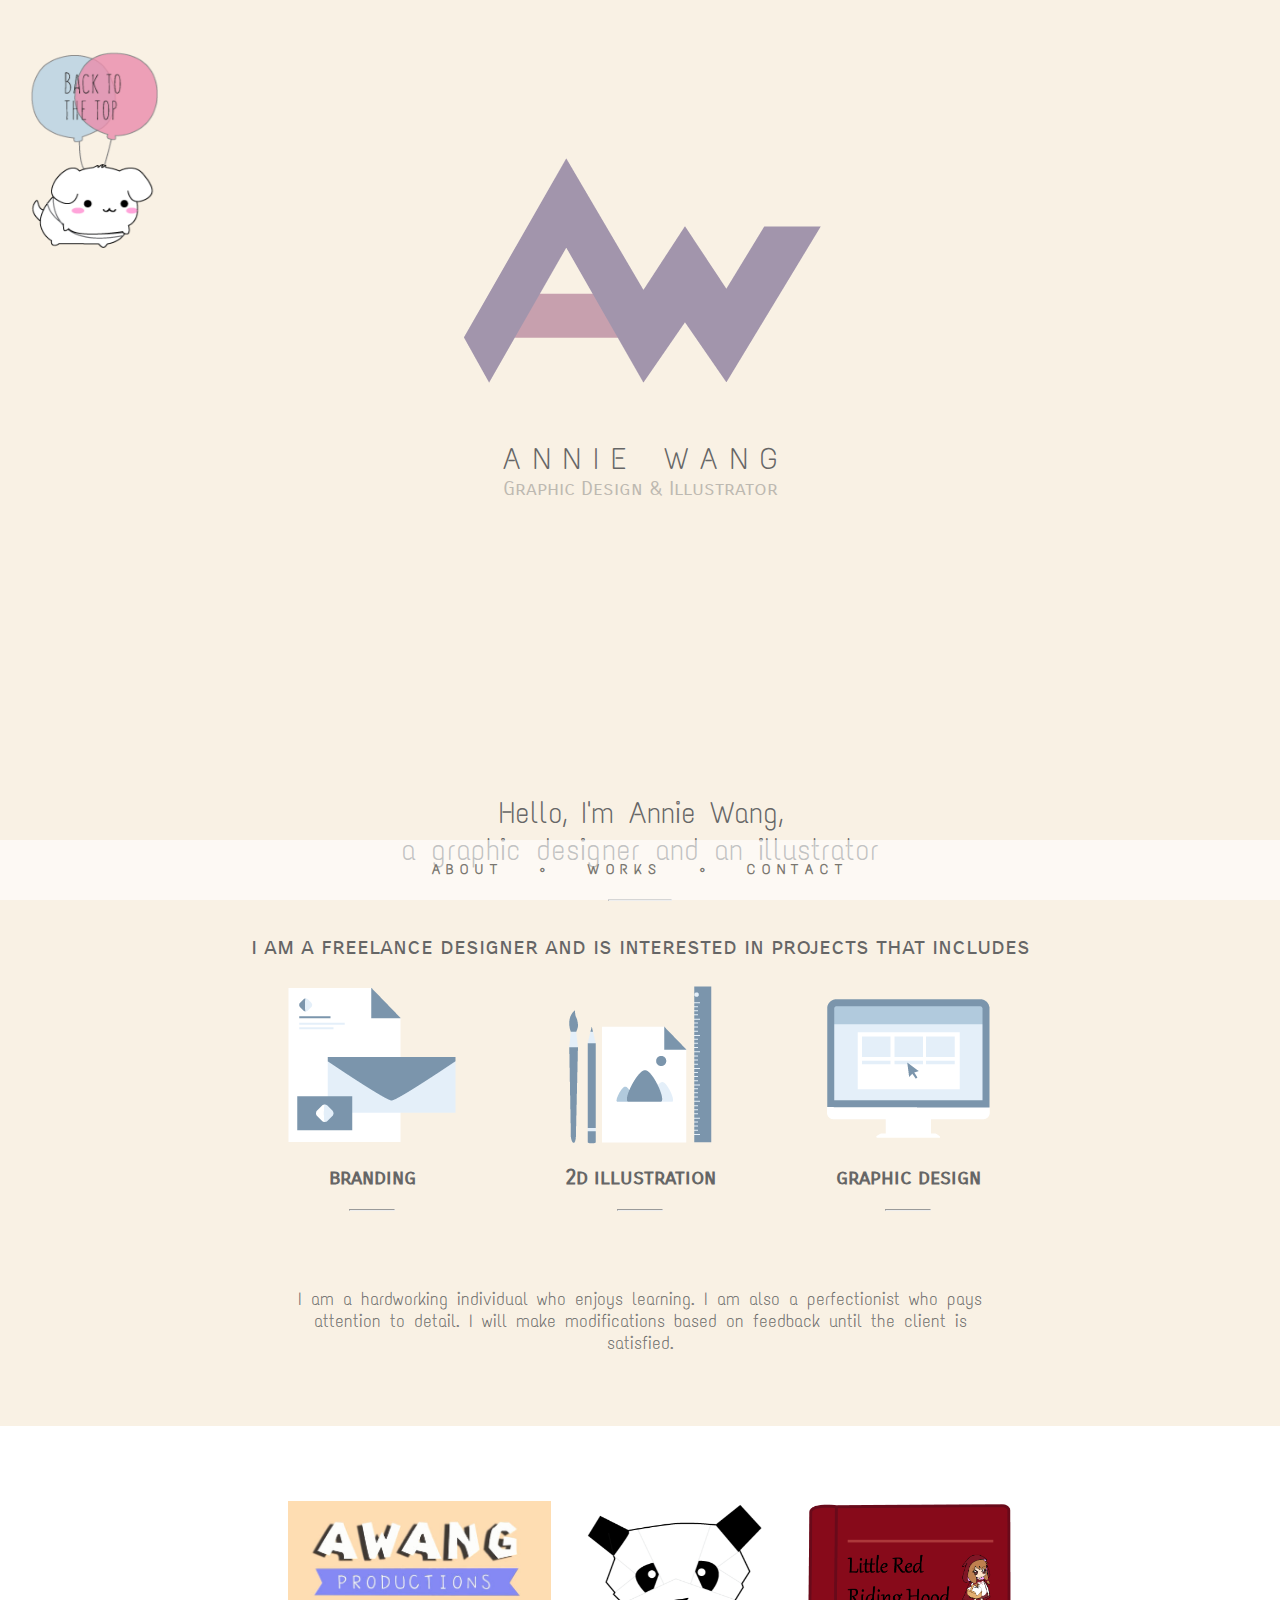
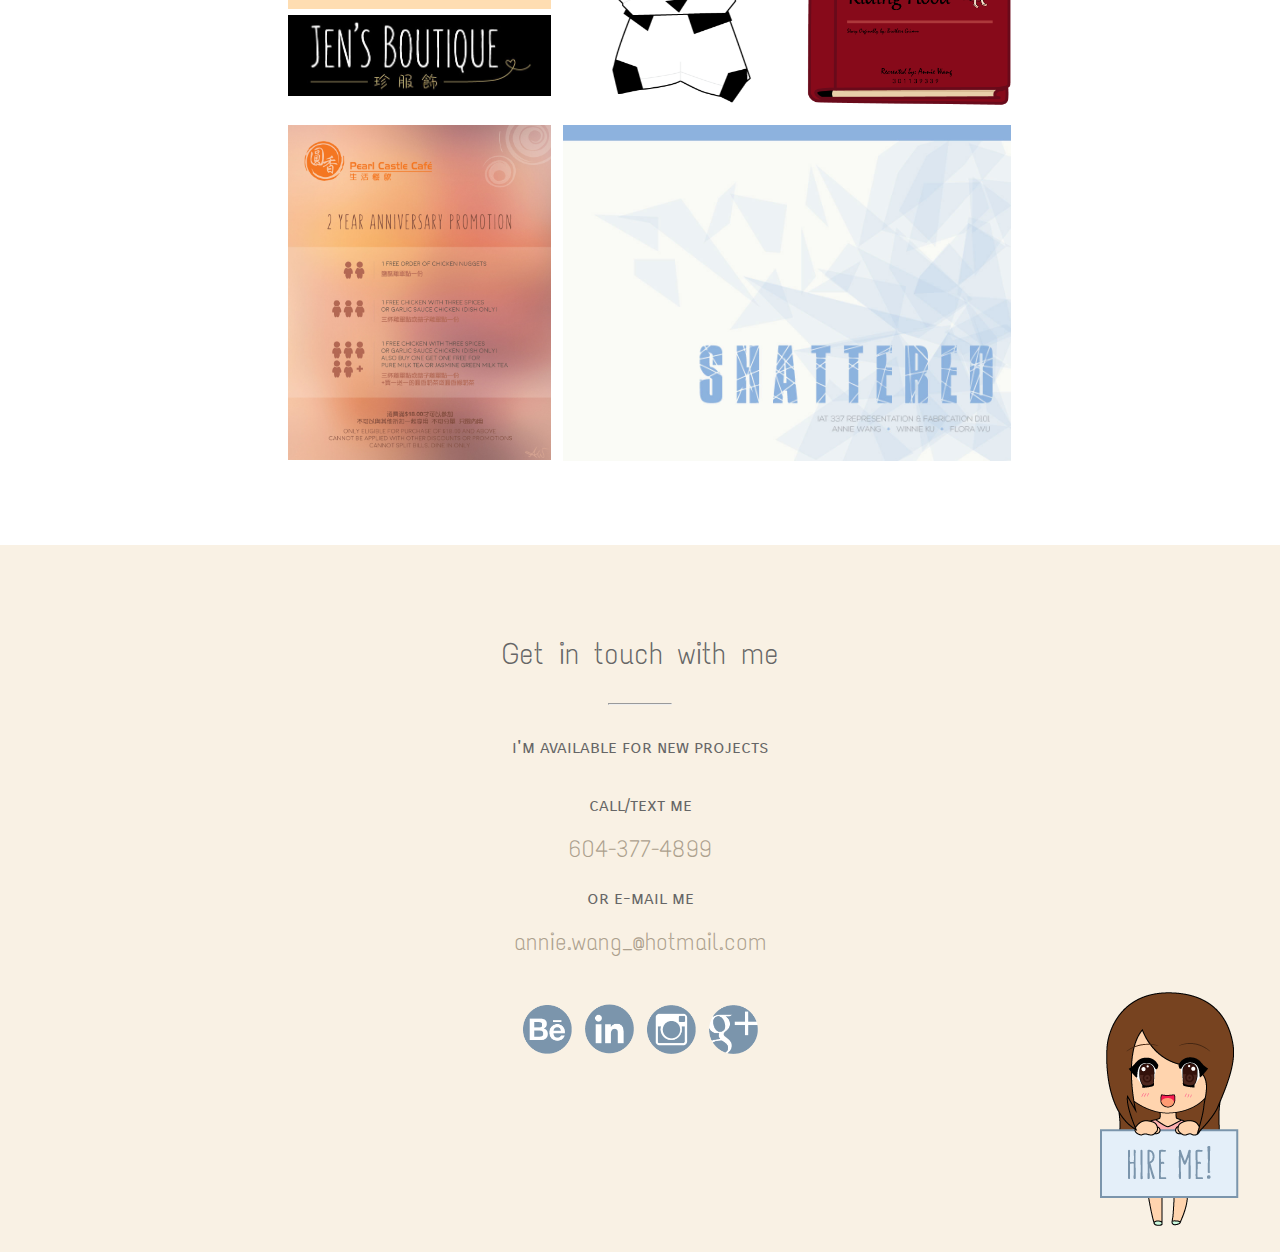
==== commit 28d1dd74: "validated" ====
--- a/index.html
+++ b/index.html
@@ -79,8 +79,8 @@
         <div id="works">
             <h2 class="portfolio">
                 portfolio
-            <hr>
             </h2>
+            <hr class="portfoliohr">
             <div class="animsition">
             <div class="column1">
                 <div class="sbox1">
--- a/css/scrollnavi.css
+++ b/css/scrollnavi.css
@@ -1,11 +1,16 @@
             *{ margin: 0;padding: 0;}
             
             body{
-                //overflow: hidden;
-                color:#fff;
+                color: white;
                 font-size: 24px;
                 font-family: 'Text Me One', sans-serif;
                 text-align: center;
+            }
+
+            *, *::after, *::before{
+            -webkit-box-sizing: border-box;
+            -moz-box-sizing: border-box;
+            box-sizing: border-box;
             }
             
             #nav{ 
@@ -19,8 +24,8 @@
                 position: absolute; 
                 text-align: center;
                 z-index: 10000;
-/*                top:550px; 
-                left: 0px;*/
+                -webkit-font-smoothing: antialiased;
+                -moz-osx-font-smoothing: grayscale;
             }
 
             a{ 
@@ -124,6 +129,7 @@
                 color: #666666;
                 text-align: center;
                 text-transform: uppercase;
+                -webkit-font-smoothing: antialiased;
             }
 
             h4 {
@@ -134,6 +140,7 @@
                 color: #666666;
                 opacity: 0.4;
                 text-align: center;
+                -webkit-font-smoothing: antialiased;
             }
 
             #about{ 
@@ -150,6 +157,7 @@
                 font-weight: 300;
                 letter-spacing: 0;
                 text-transform: none;
+                -webkit-font-smoothing: antialiased;
             }
 
             hr {
@@ -227,9 +235,10 @@
                 color: #666666;
                 margin-top: 0;
                 visibility: hidden;
-            }
-
-            .portfolio hr {
+                -webkit-font-smoothing: antialiased;
+            }
+
+            .portfoliohr {
                 margin: 0;
                 width: 10%;
                 visibility: hidden;
@@ -348,6 +357,7 @@
             .content h3 {
                 font-family: 'Carrois Gothic SC', sans-serif;
                 font-weight: 600;
+                -webkit-font-smoothing: antialiased;
             }
 
             .content p {
@@ -404,6 +414,7 @@
                 margin-top: 0.5em;
                 font-weight: 300;
                 margin-bottom: 1em;
+                -webkit-font-smoothing: antialiased;
             }
 
             .socialmedia {
@@ -422,11 +433,27 @@
             #HireMe {
                 z-index: 1;
                 position: absolute;
-                margin-top: 109em;
-                margin-left: 20em;
+                right: 1.5em;
+                top: 108em;
             }
 
 @media (max-width: 40em) {
+
+            li{ 
+                padding-left: 0.5em;
+                padding-right: 0.5em;
+                letter-spacing: 0.28em;
+            }
+
+            .container{
+                margin: 0 auto; 
+                width: 100%;
+                float: left;
+            }
+
+            #home{
+                line-height: 60px;
+            }
 
             .logo {
                 width: 50%;
@@ -435,6 +462,7 @@
             .aboutMe {
                 width: 95%;
                 font-size: 21px;
+                margin-top: 4em;
             }
 
             hr {
@@ -458,10 +486,10 @@
 
             .portfolio {
                 visibility: visible;
-                margin-top: 2em;
-            }
-
-            .portfolio hr {
+                margin-top: 4em;
+            }
+
+            .portfoliohr {
                 visibility: visible;
                 margin: 0.5em auto;
             }
@@ -469,6 +497,7 @@
             .animsition {
                 margin-left: 0;
                 margin-top: 0;
+                margin-bottom: 1em;
             }
 
             .column1 {
@@ -494,37 +523,37 @@
             }
 
             .content {
-                height: 45px;
+                height: 50px;
                 top: 2.5em;
-                opacity: 0.7;
+                opacity: 0.85;
             }
 
             .sbox1 .content {
-                top: 2.5em;
-                height: 35px;
+                top: 2.6em;
+                height: 40px;
             }
 
             .sbox2 .content {
-                top: 1.5em;
-                height: 35px;
+                top: 1.58em;
+                height: 40px;
             }
 
             .row1 .content {
-                top: 11em;
-                height: 45px;
+                top: 11.12em;
+                height: 50px;
             }
 
             .row2 .content {
                 top: 6em;
-                height: 40px;
+                height: 45px;
             }
 
             .content h3 {
+                font-size: 14px;
+            }
+
+            .content p {
                 font-size: 12px;
-            }
-
-            .content p {
-                font-size: 9px;
 
             }
 
@@ -547,18 +576,14 @@
 
             #HireMe {
                 width: 35%;
-                margin-top: 141.3em;
-                margin-left: 5em;
+                right: 50%;  
+                margin-right: -65px;   
+                margin-top: 37em;
                 display: block;
             }
 
-}
-
-/*@media only screen  
-and (max-width : 979px) {
-.container{
-    margin: 0 auto;
-    width: 100%;
-    float:left;
-}
-}*/
+            #backtotop, .backtotop {
+                visibility: hidden;
+            }
+
+}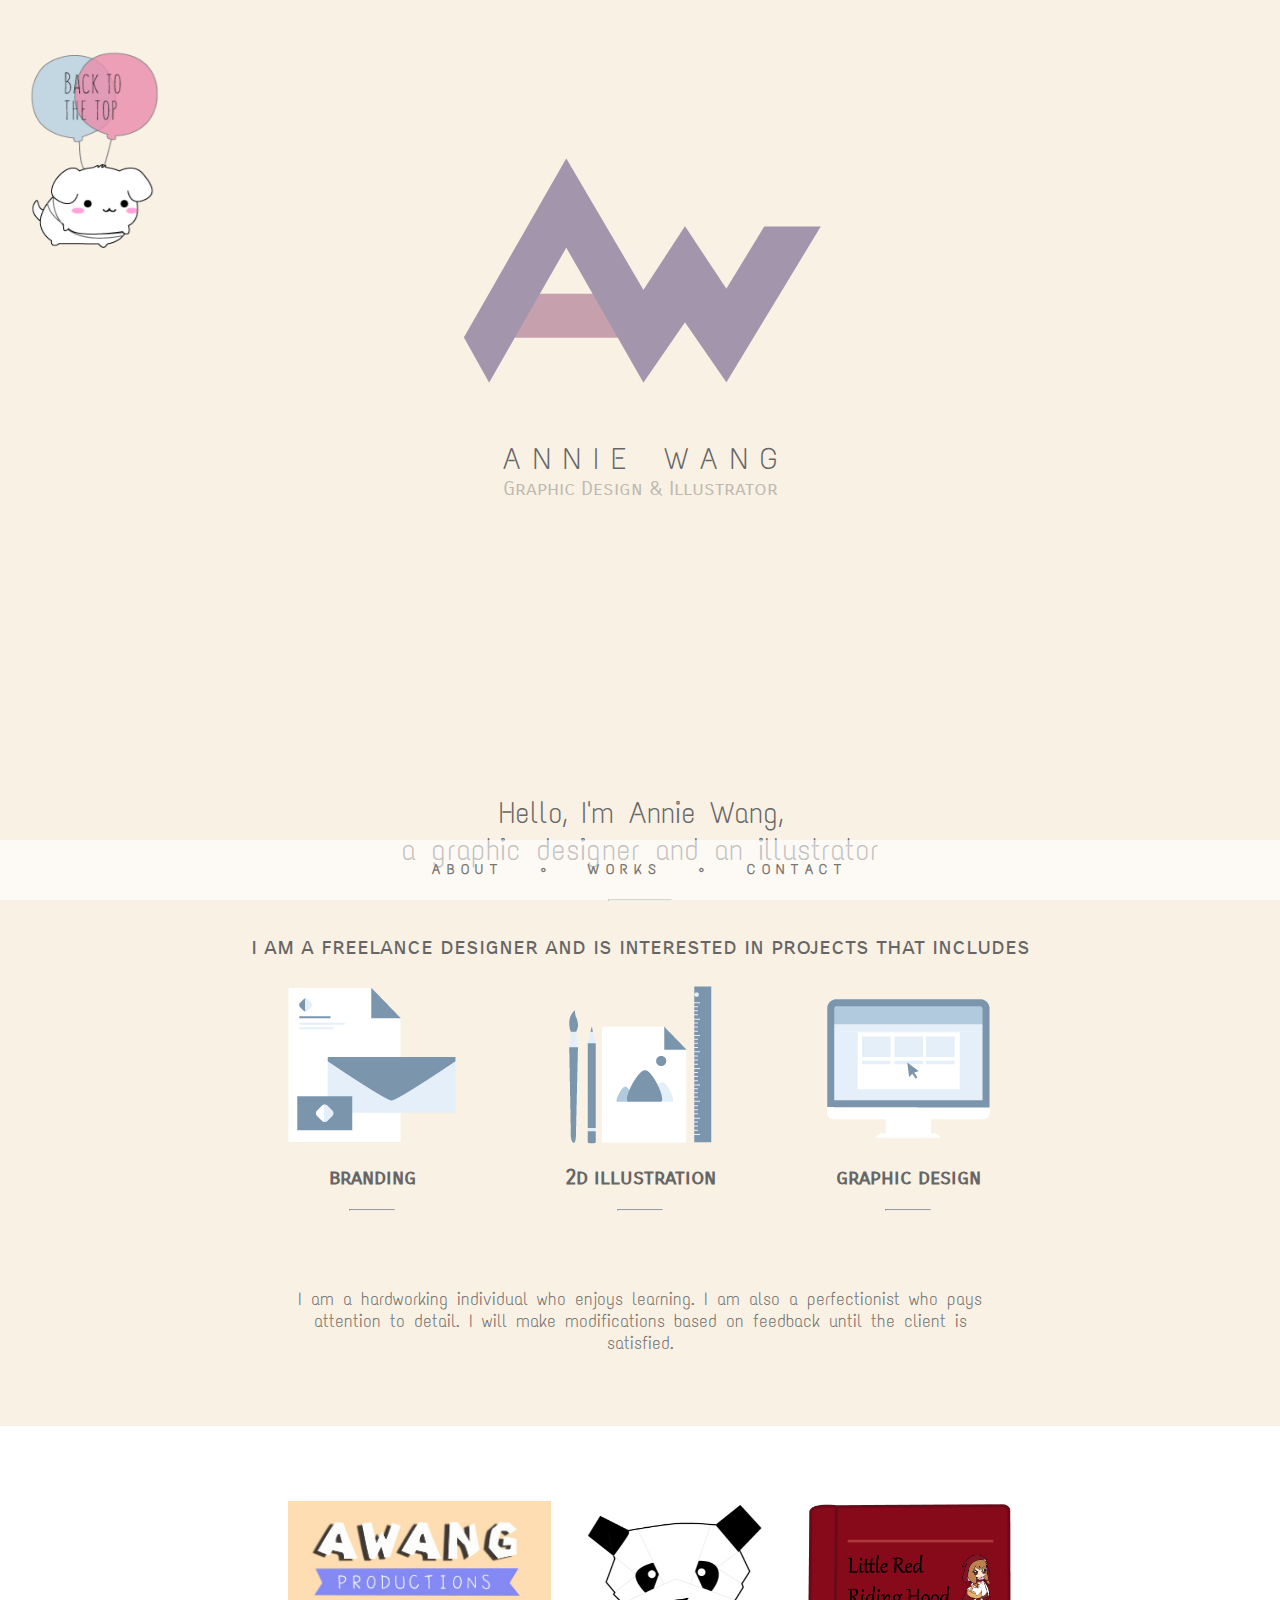
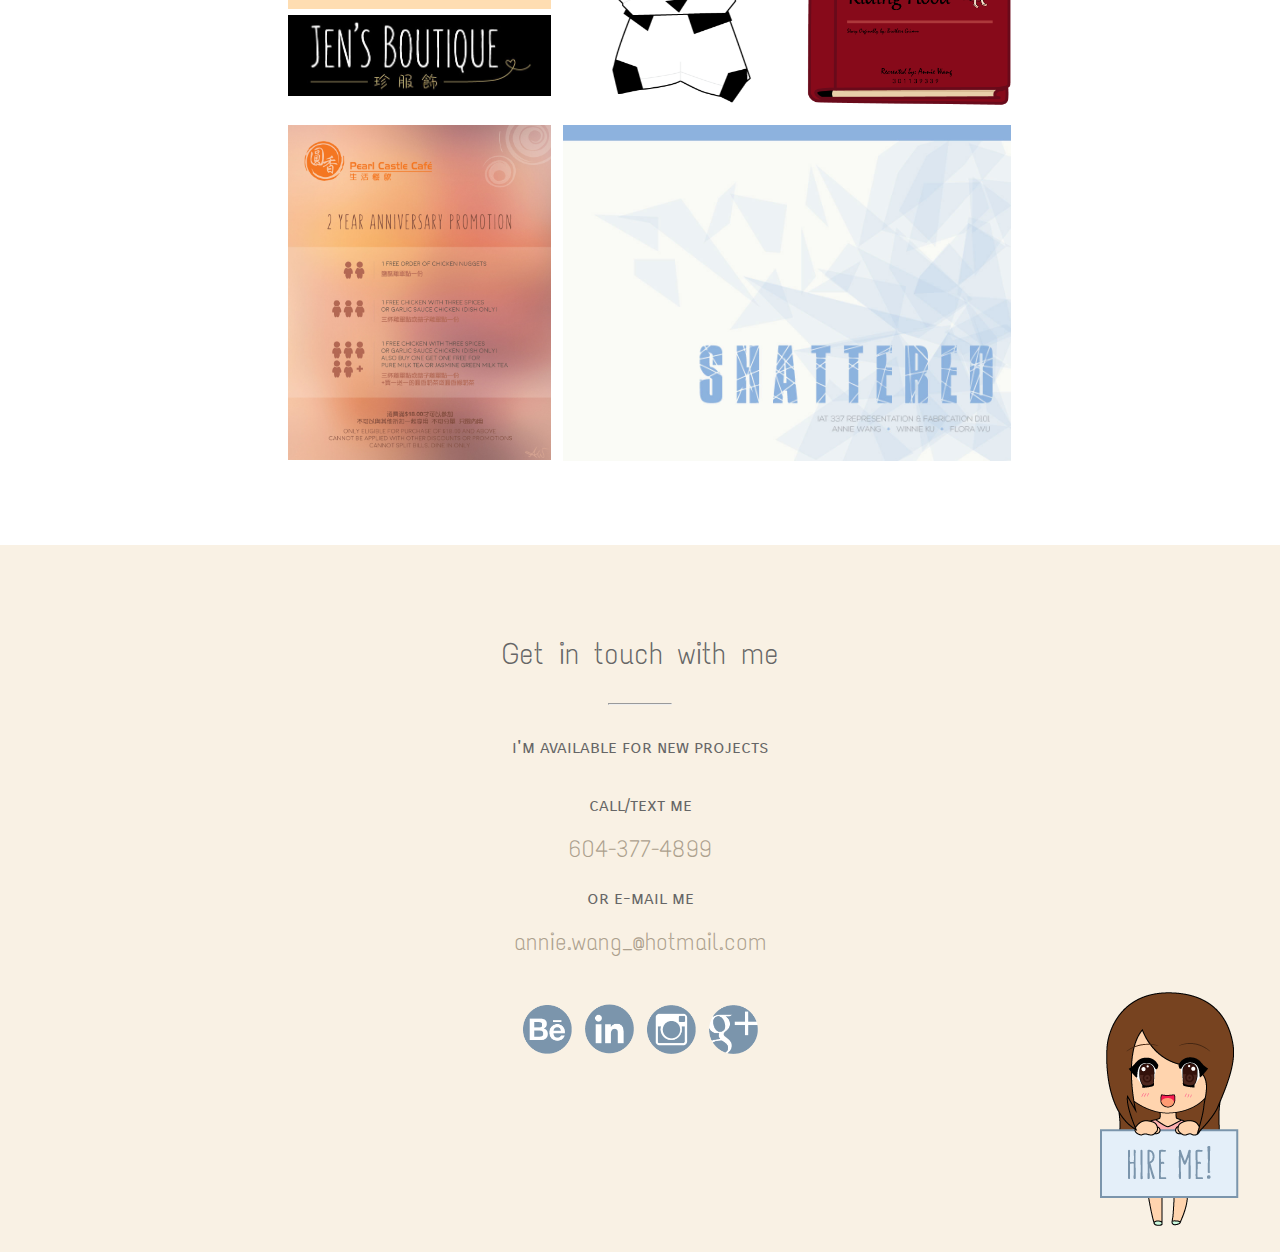
==== commit 33f9b15d: "nav for mobile fixed!" ====
--- a/index.html
+++ b/index.html
@@ -12,13 +12,13 @@
     <body>
         <div id="nav">
             <div class="container">
-            <ul>
-                <li><a href="#about">about</a></li>
-                <li class="dot"> • </li> 
-                <li><a href="#works">works</a></li>
-                <li class="dot"> • </li> 
-                <li><a href="#contact">contact</a></li>
-            </ul>
+            <nav>
+                <a href="#about">about</a>
+                <div class="dot"> • </div> 
+                <a href="#works">works</a>
+                <div class="dot"> • </div> 
+                <a href="#contact">contact</a>
+            </nav>
             </div>
         </div>
         <div id="backtotop">
@@ -27,9 +27,11 @@
         </a>
         </div>
 
+        <div class="containerHire">
         <a href="#contact">
             <img id="HireMe" src="img/HireMe.png" onmouseover="this.src='img/HireMe2.png'" onmouseout="this.src='img/HireMe.png'" alt="Hire Me!">
         </a>
+        </div>
 
         <div id="home">
             <img class="logo" src="img/AWLogo.png" alt="AW">
@@ -235,4 +237,4 @@
         });
         </script>
     </body>
-</html>
+</html>--- a/css/scrollnavi.css
+++ b/css/scrollnavi.css
@@ -34,9 +34,11 @@
                 text-transform: uppercase;
             }
 
-            .dot {
+            nav .dot {
                 color: #79766F;
                 display: inline-block;
+                padding-left: 1.5em;
+                padding-right: 1.5em;
             }
 
             a:hover, a:focus {
@@ -44,11 +46,7 @@
                 padding-bottom: 3px;
             }
 
-            ul{ 
-                list-style: none;
-            }
-
-            li{ 
+            nav { 
                 padding-left: 1em;
                 padding-right: 1em;
                 display: inline-block;
@@ -430,6 +428,10 @@
                 opacity: 0.7;
             }
 
+            .contatinerHire {
+                position: relative;
+            }
+
             #HireMe {
                 z-index: 1;
                 position: absolute;
@@ -439,10 +441,15 @@
 
 @media (max-width: 40em) {
 
-            li{ 
+            nav { 
                 padding-left: 0.5em;
                 padding-right: 0.5em;
                 letter-spacing: 0.28em;
+            }
+
+            nav .dot {
+                padding-left: 0.5em;
+                padding-right: 0.5em;
             }
 
             .container{
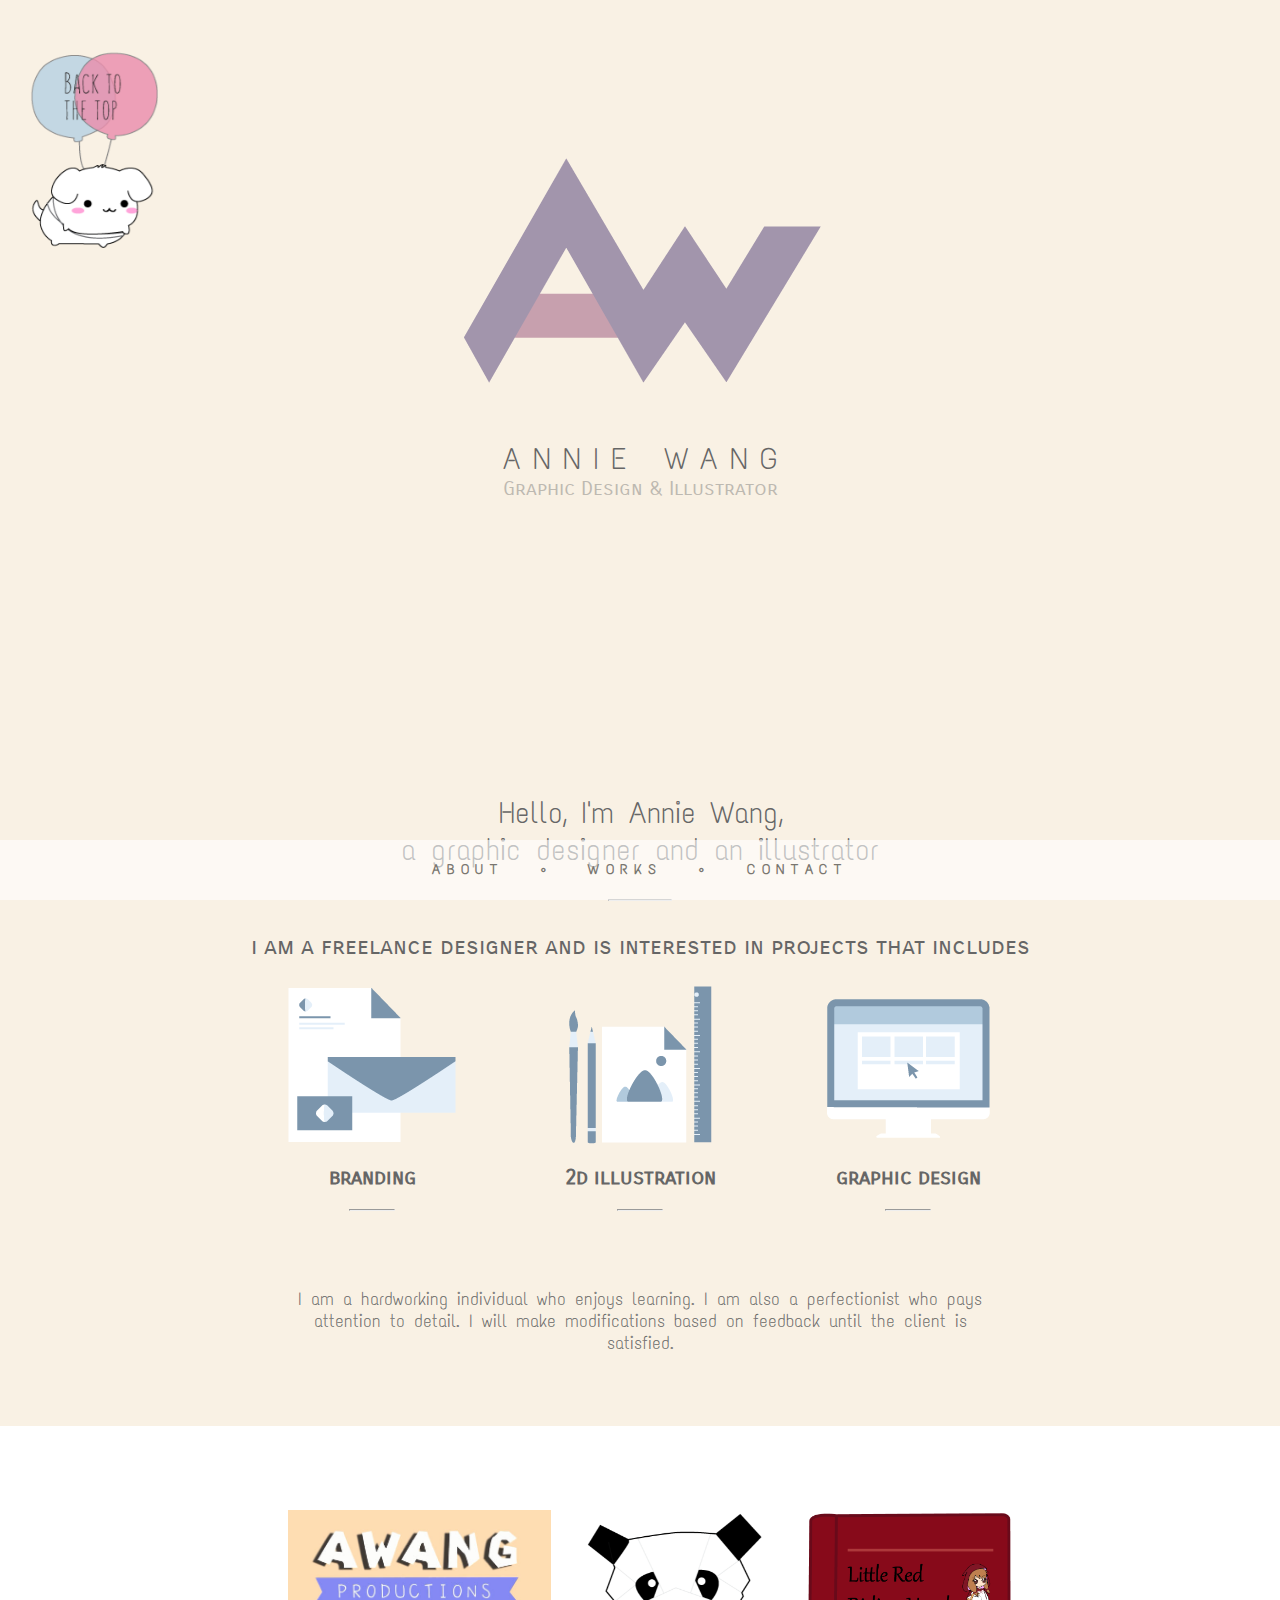
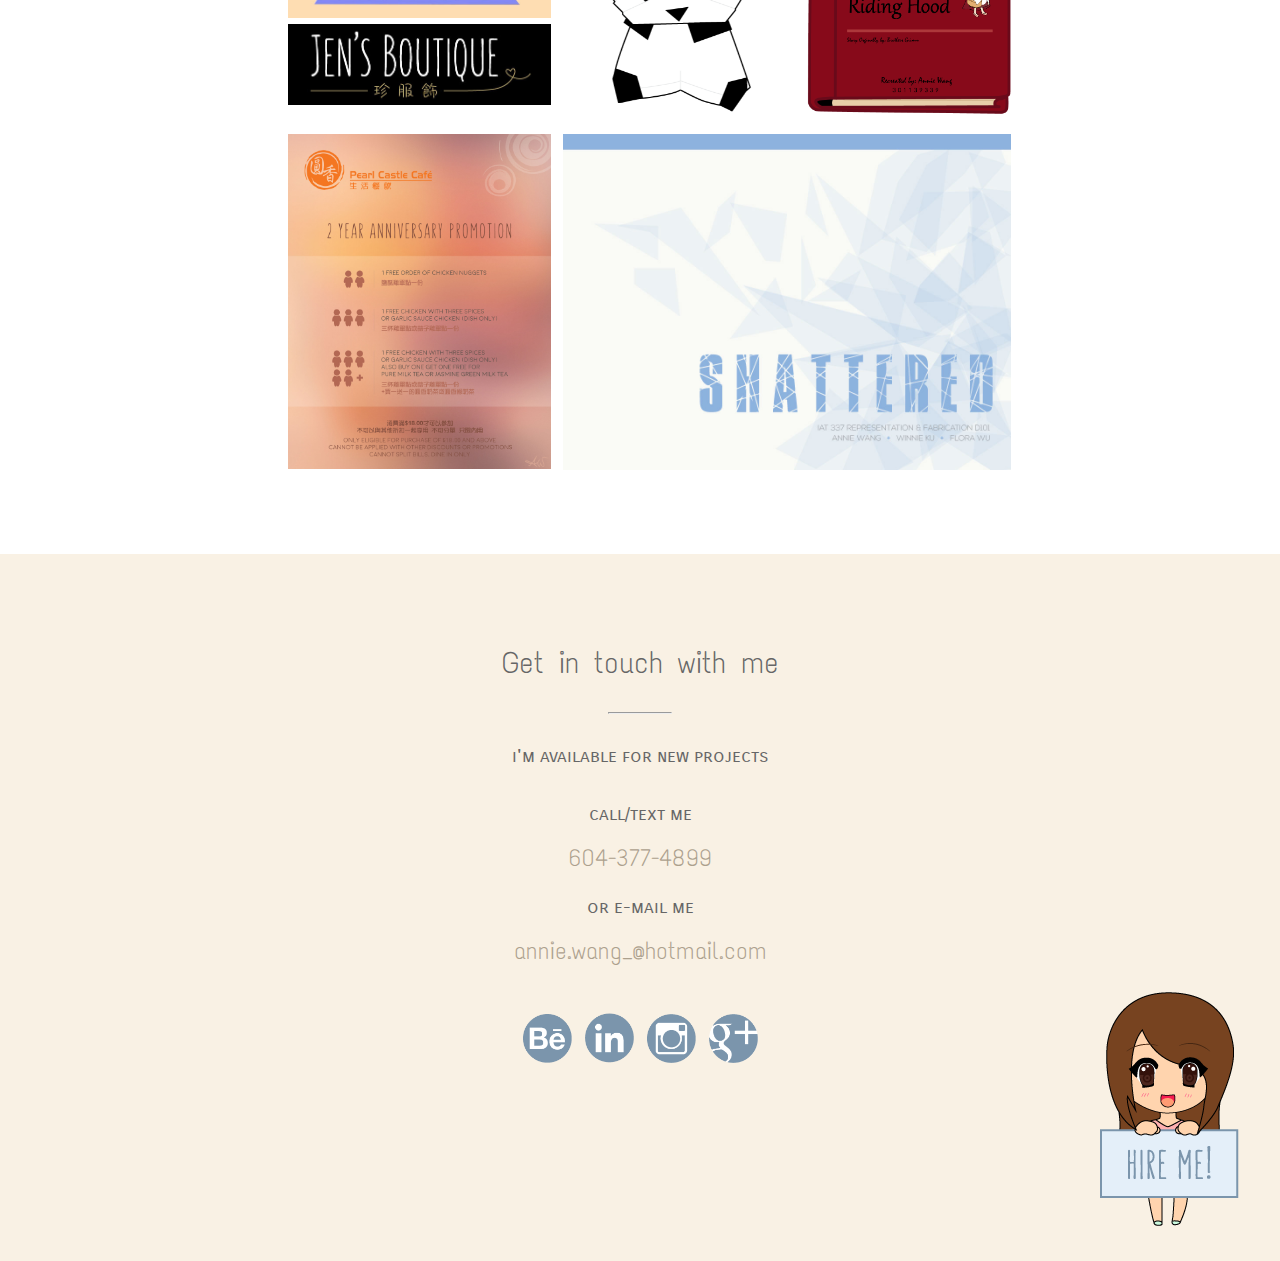
==== commit 3211f53a: "works fixed" ====
--- a/index.html
+++ b/index.html
@@ -79,10 +79,10 @@
         </div>
 
         <div id="works">
-            <h2 class="portfolio">
+            <!-- <h2 class="portfolio">
                 portfolio
             </h2>
-            <hr class="portfoliohr">
+            <hr class="portfoliohr"> -->
             <div class="animsition">
             <div class="column1">
                 <div class="sbox1">
--- a/css/scrollnavi.css
+++ b/css/scrollnavi.css
@@ -225,7 +225,7 @@
                 overflow: auto;
             }
 
-            .portfolio {
+            /*.portfolio {
                 font-family: 'Carrois Gothic SC', sans-serif;
                 font-size: 21px;
                 font-weight: 600;
@@ -240,11 +240,12 @@
                 margin: 0;
                 width: 10%;
                 visibility: hidden;
-            }
+            }*/
 
             .animsition {
+                width: 70%;
                 margin-left: 7em;
-                margin-top: 1.5em;
+                margin-top: 3em;
                 margin-bottom: 3em;
             }
 
@@ -470,6 +471,8 @@
                 width: 95%;
                 font-size: 21px;
                 margin-top: 4em;
+                margin-left: auto;
+                margin-right: auto;
             }
 
             hr {
@@ -479,6 +482,8 @@
             .interest {
                 width: 85%;
                 font-size: 21px;
+                margin-left: auto;
+                margin-right: auto;
             }
 
             .interestLogos {
@@ -491,7 +496,7 @@
                 width: 85%;
             }
 
-            .portfolio {
+            /*.portfolio {
                 visibility: visible;
                 margin-top: 4em;
             }
@@ -499,11 +504,12 @@
             .portfoliohr {
                 visibility: visible;
                 margin: 0.5em auto;
-            }
-
-            .animsition {
+            }*/
+
+            #works .animsition {
+                width: 90%;
                 margin-left: 0;
-                margin-top: 0;
+                margin-top: 2em;
                 margin-bottom: 1em;
             }
 
@@ -514,25 +520,25 @@
             }
 
             .column2 {
-                width: 40.8%;
+                width: 40%;
             }
 
             .column3 {
-                width: 40.8%;
+                width: 40%;
             }
 
             .row1 {
-                width: 95%;
+                width: 90%;
             }
 
             .row2 {
-                width: 95%;
-            }
-
-            .content {
+                width: 90%;
+            }
+
+            /*.content {
                 height: 50px;
                 top: 2.5em;
-                opacity: 0.85;
+                opacity: 1;
             }
 
             .sbox1 .content {
@@ -546,7 +552,7 @@
             }
 
             .row1 .content {
-                top: 11.12em;
+                top: 10.5em;
                 height: 50px;
             }
 
@@ -571,7 +577,7 @@
             .row1 .bbox:hover .content,
             .row2 .bbox:hover .content {
                 opacity: 0;
-            }
+            }*/
 
             .contactmsg{
                 font-size: 21px;
@@ -585,7 +591,7 @@
                 width: 35%;
                 right: 50%;  
                 margin-right: -65px;   
-                margin-top: 37em;
+                margin-top: 41em;
                 display: block;
             }
 
@@ -593,4 +599,15 @@
                 visibility: hidden;
             }
 
+}
+
+@media (max-width: 70em) {
+
+            .animsition {
+                width: 80%;
+                margin-top: 3em;
+                margin-bottom: 4.5em;
+                margin-left: 5.5em;
+            }
+
 }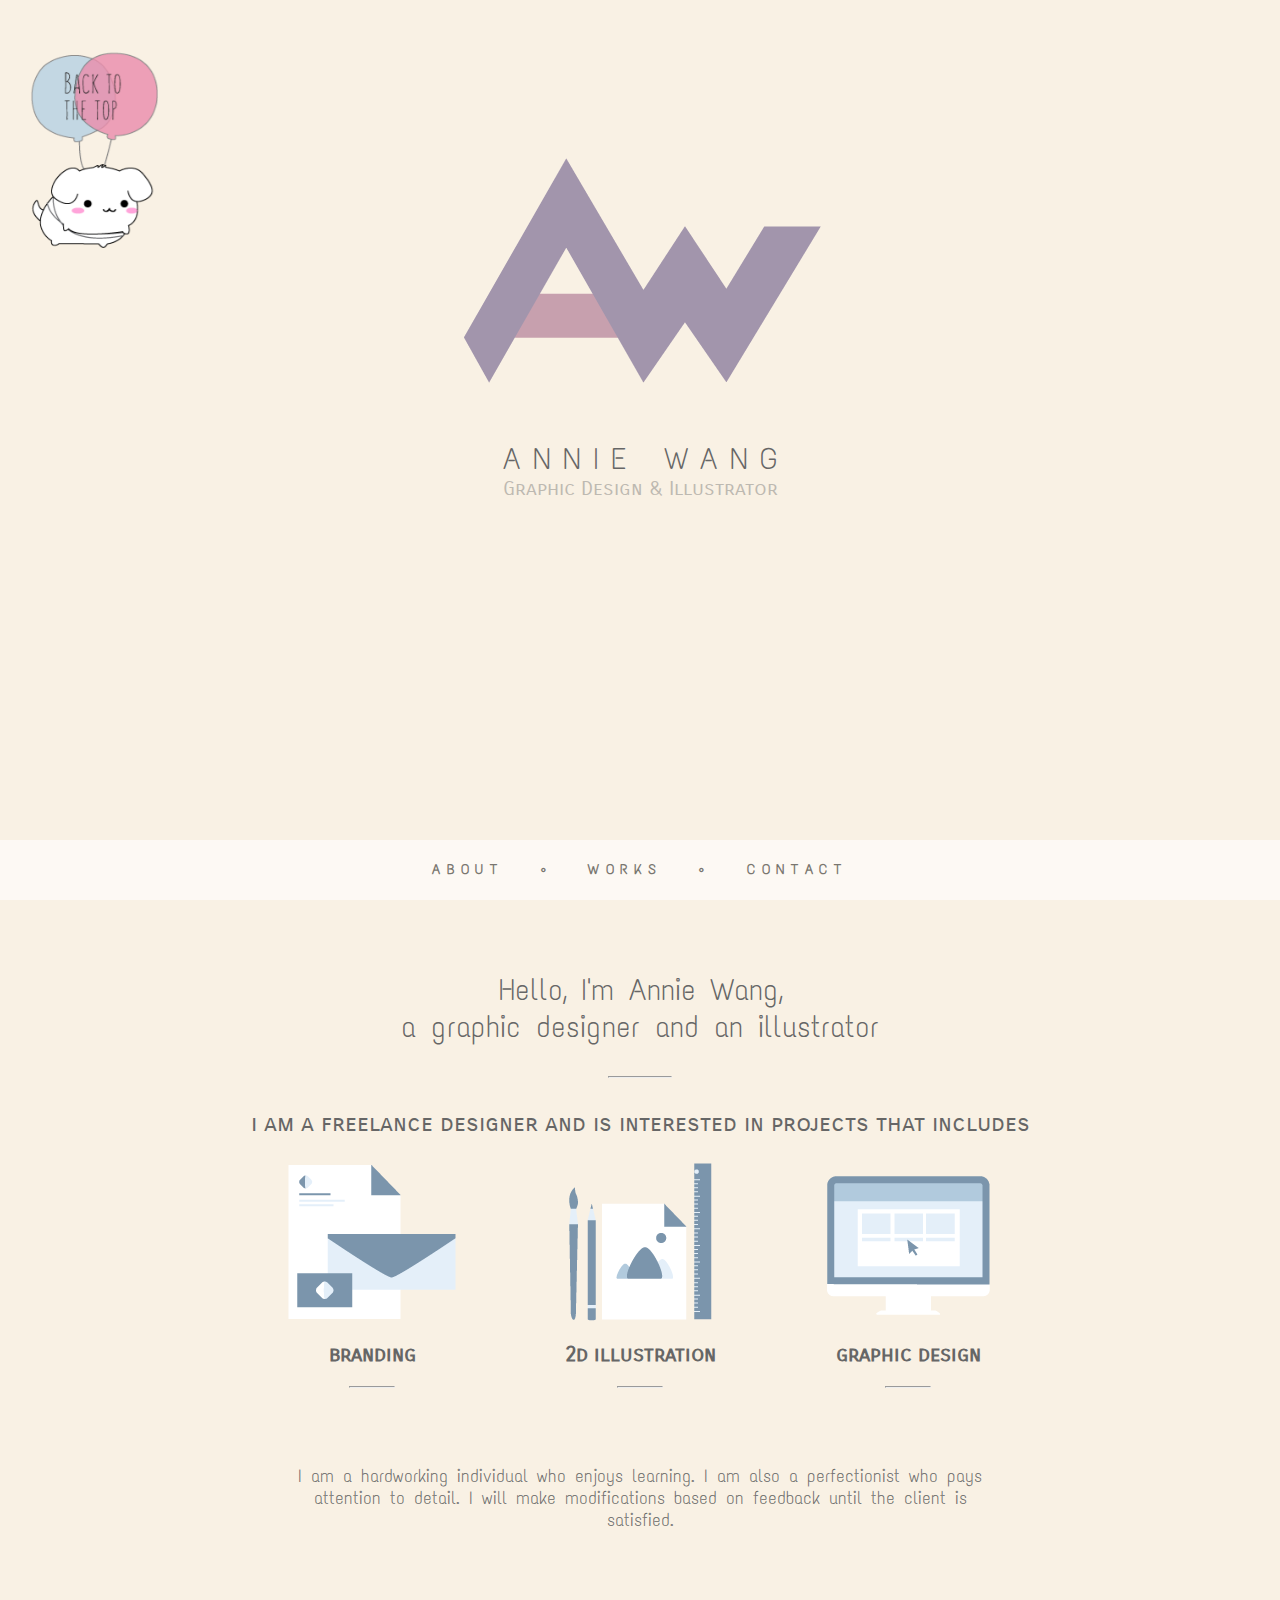
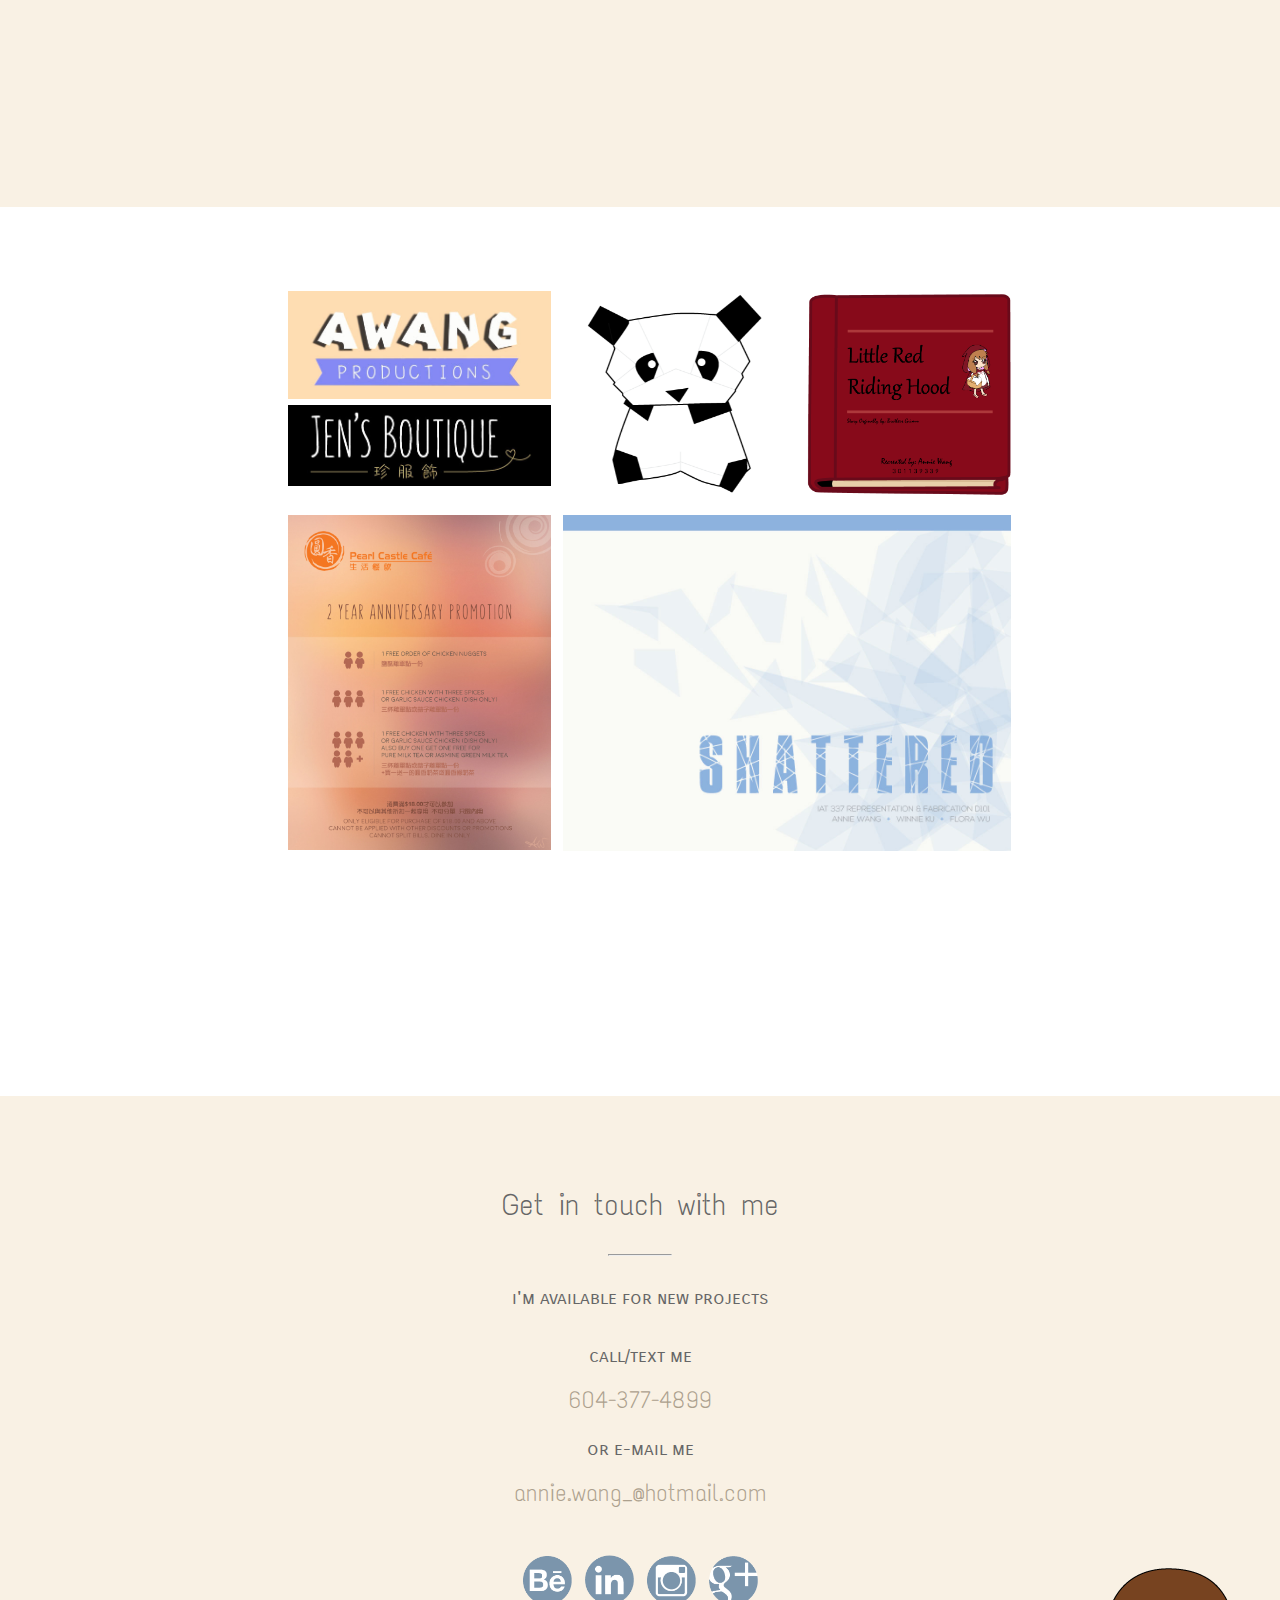
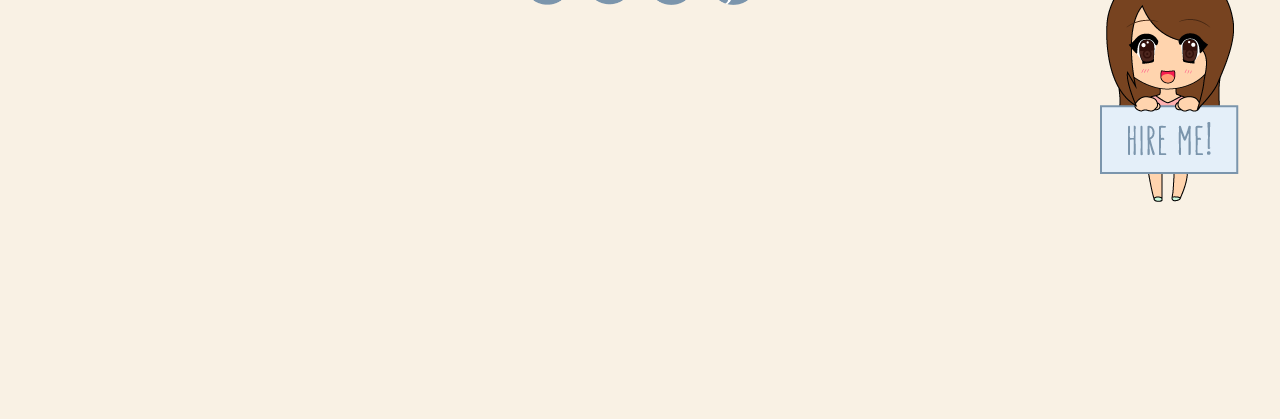
==== commit 616947da: "hi" ====
--- a/index.html
+++ b/index.html
@@ -79,10 +79,6 @@
         </div>
 
         <div id="works">
-            <!-- <h2 class="portfolio">
-                portfolio
-            </h2>
-            <hr class="portfoliohr"> -->
             <div class="animsition">
             <div class="column1">
                 <div class="sbox1">
--- a/css/scrollnavi.css
+++ b/css/scrollnavi.css
@@ -105,7 +105,6 @@
             }
 
             #home{ 
-/*                line-height: 700px; */
                 background: #f9f1e4; 
                 width: 100%; 
                 float: left;  
@@ -133,6 +132,7 @@
             h4 {
                 font-family: 'Carrois Gothic SC', sans-serif;
                 margin-bottom: 10.2em;
+                height: 10em;
                 font-size: 20px;
                 font-weight: 500;
                 color: #666666;
@@ -142,7 +142,6 @@
             }
 
             #about{ 
-/*                line-height: 700px; */
                 background: #f9f1e4; 
                 width: 100%; 
                 float: left;  
@@ -215,32 +214,16 @@
                 width: 55%;
                 margin-left: auto;
                 margin-right: auto;
+                height: 15em;
             }
 
             #works{ 
-/*                line-height: 700px; */
                 background: #FFFFFF; 
                 width: 100%; 
                 float: left;  
                 overflow: auto;
-            }
-
-            /*.portfolio {
-                font-family: 'Carrois Gothic SC', sans-serif;
-                font-size: 21px;
-                font-weight: 600;
-                letter-spacing: 0.1em;
-                color: #666666;
-                margin-top: 0;
-                visibility: hidden;
-                -webkit-font-smoothing: antialiased;
-            }
-
-            .portfoliohr {
-                margin: 0;
-                width: 10%;
-                visibility: hidden;
-            }*/
+                margin-bottom: 6.7em;
+            }
 
             .animsition {
                 width: 70%;
@@ -391,7 +374,6 @@
             }
 
             #contact{ 
-/*                line-height: 700px;*/ 
                 background: #f9f1e4; 
                 width: 100%; 
                 float: left;  
@@ -418,7 +400,7 @@
 
             .socialmedia {
                 margin-top: 2em;
-                margin-bottom: 8em;
+                margin-bottom: 17em;
             }
 
             .socialmedia a {
@@ -437,7 +419,7 @@
                 z-index: 1;
                 position: absolute;
                 right: 1.5em;
-                top: 108em;
+                top: 132em;
             }
 
 @media (max-width: 40em) {
@@ -495,16 +477,6 @@
                 margin-bottom: 2em;
                 width: 85%;
             }
-
-            /*.portfolio {
-                visibility: visible;
-                margin-top: 4em;
-            }
-
-            .portfoliohr {
-                visibility: visible;
-                margin: 0.5em auto;
-            }*/
 
             #works .animsition {
                 width: 90%;
@@ -587,11 +559,15 @@
                 margin-bottom: 10em;
             }
 
+            .contatinerHire {
+                position: relative;
+            }
+
             #HireMe {
                 width: 35%;
                 right: 50%;  
                 margin-right: -65px;   
-                margin-top: 41em;
+                margin-top: 36em;
                 display: block;
             }
 
